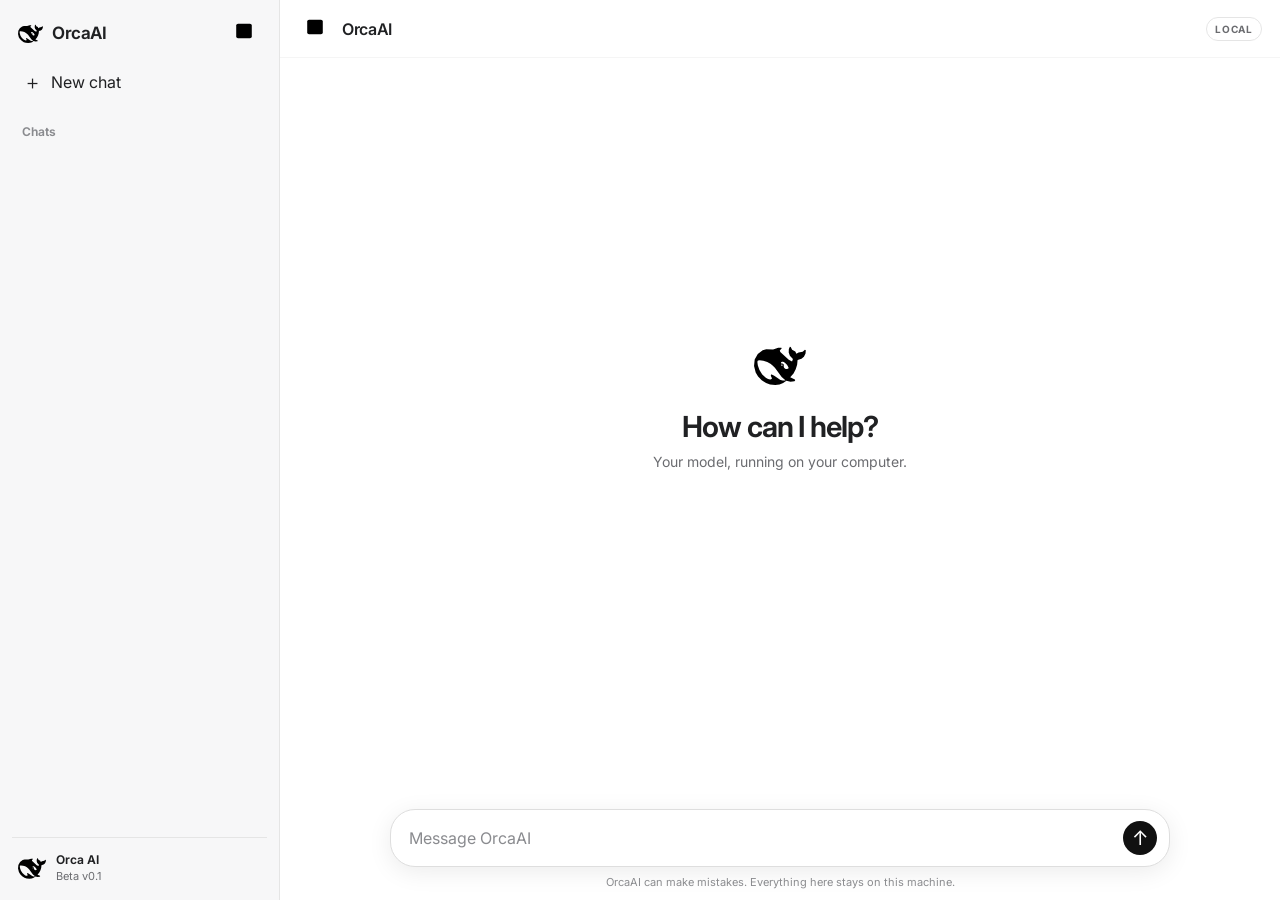
==== templates/index.html @ 85dfdd1e "Add desktop sidebar toggle controls" ====
<!doctype html>
<html lang="en">
<head>
  <meta charset="utf-8">
  <meta name="viewport" content="width=device-width, initial-scale=1">
  <title>OrcaAI</title>
  <link rel="icon" type="image/svg+xml" href="/static/favicon.svg?v=orca2">
  <link rel="preconnect" href="https://fonts.googleapis.com">
  <link rel="preconnect" href="https://fonts.gstatic.com" crossorigin>
  <link href="https://fonts.googleapis.com/css2?family=Inter:wght@400;500;600;650;700&display=swap" rel="stylesheet">
  <link rel="stylesheet" href="/static/app.css">
</head>
<body>
  <div class="app-shell">
    <aside class="sidebar" id="sidebar">
      <div class="sidebar-top">
        <div class="brand"><img class="brand-logo" src="/static/favicon.svg?v=orca2" alt=""><span>OrcaAI</span></div>
        <button class="icon-btn sidebar-toggle" id="toggleSidebar" title="Toggle sidebar" aria-label="Toggle sidebar">
          <svg viewBox="0 0 24 24" aria-hidden="true"><rect x="3.5" y="4" width="17" height="16" rx="2"/><path d="M9 4v16"/></svg>
        </button>
        <button class="icon-btn mobile-close" id="closeSidebar" title="Close sidebar">×</button>
      </div>

      <button class="new-chat-btn" id="newChat">
        <span class="plus">＋</span>
        <span>New chat</span>
      </button>

      <div class="chat-section-label">Chats</div>
      <div class="chat-list" id="chatList"></div>

      <div class="sidebar-footer">
        <div class="product-footer">
          <img class="footer-logo" src="/static/favicon.svg?v=orca2" alt="">
          <div>
            <div class="status-title">Orca AI</div>
            <div class="status-sub">Beta v0.1</div>
          </div>
        </div>
      </div>
    </aside>

    <main class="main">
      <header class="topbar">
        <button class="icon-btn menu-btn" id="openSidebar" title="Open sidebar">☰</button>
        <button class="icon-btn desktop-sidebar-open" id="desktopSidebarOpen" title="Toggle sidebar" aria-label="Toggle sidebar">
          <svg viewBox="0 0 24 24" aria-hidden="true"><rect x="3.5" y="4" width="17" height="16" rx="2"/><path d="M9 4v16"/></svg>
        </button>
        <div class="model-name">OrcaAI</div>
        <div class="local-pill">LOCAL</div>
      </header>

      <section class="conversation" id="conversation">
        <div class="welcome" id="welcome">
          <div class="welcome-logo"><img src="/static/favicon.svg?v=orca2" alt="OrcaAI"></div>
          <h1>How can I help?</h1>
          <p>Your model, running on your computer.</p>
        </div>
        <div class="messages" id="messages"></div>
      </section>

      <div class="composer-wrap">
        <form class="composer" id="composer">
          <textarea id="messageInput" rows="1" placeholder="Message OrcaAI" autocomplete="off"></textarea>
          <button class="send-btn" id="sendBtn" type="submit" title="Send">↑</button>
        </form>
        <div class="composer-meta">
          OrcaAI can make mistakes. Everything here stays on this machine.
        </div>
      </div>
    </main>
  </div>

  <div class="modal-backdrop" id="renameModal" hidden>
    <div class="modal-card" role="dialog" aria-modal="true" aria-labelledby="renameTitle">
      <div class="modal-title" id="renameTitle">Rename chat</div>
      <div class="modal-subtitle">Choose a new name for this conversation.</div>
      <input class="modal-input" id="renameInput" maxlength="60" autocomplete="off" placeholder="Chat name">
      <div class="modal-actions">
        <button class="modal-btn secondary" id="renameCancel" type="button">Cancel</button>
        <button class="modal-btn primary" id="renameSave" type="button">Save</button>
      </div>
    </div>
  </div>

  <div class="modal-backdrop" id="deleteModal" hidden>
    <div class="modal-card" role="dialog" aria-modal="true" aria-labelledby="deleteTitle">
      <div class="modal-title" id="deleteTitle">Delete chat?</div>
      <div class="modal-subtitle">This will permanently delete this conversation.</div>
      <div class="modal-actions">
        <button class="modal-btn secondary" id="deleteCancel" type="button">Cancel</button>
        <button class="modal-btn danger" id="deleteConfirm" type="button">Delete</button>
      </div>
    </div>
  </div>

  <script src="/static/app.js"></script>
</body>
</html>
---- static/app.css ----
:root {
  --bg: #ffffff;
  --sidebar: #f7f7f8;
  --sidebar-hover: #ececef;
  --border: #e5e5e5;
  --text: #202123;
  --muted: #6b6c70;
  --user: #f4f4f4;
  --ease: cubic-bezier(.2,.8,.2,1);
}

* { box-sizing: border-box; }

html, body {
  margin: 0;
  height: 100%;
  font-family: Inter, ui-sans-serif, -apple-system, BlinkMacSystemFont, "Segoe UI", sans-serif;
  color: var(--text);
  background: var(--bg);
  -webkit-font-smoothing: antialiased;
  text-rendering: optimizeLegibility;
}

button, textarea { font: inherit; }
button { color: inherit; }

.app-shell { display: flex; height: 100vh; overflow: hidden; }

.sidebar {
  width: 280px;
  flex: 0 0 280px;
  background: var(--sidebar);
  border-right: 1px solid var(--border);
  display: flex;
  flex-direction: column;
  padding: 12px;
  transition: transform .28s var(--ease), box-shadow .28s var(--ease);
}

.sidebar-top {
  display: flex;
  align-items: center;
  justify-content: space-between;
  min-height: 42px;
  padding: 4px 6px 12px;
}

.brand { font-size: 17px; font-weight: 650; letter-spacing: -0.025em; }

.icon-btn {
  border: 0;
  background: transparent;
  border-radius: 9px;
  cursor: pointer;
  width: 34px;
  height: 34px;
  transition: background .18s var(--ease), transform .18s var(--ease);
}
.icon-btn:hover { background: var(--sidebar-hover); }
.icon-btn:active { transform: scale(.94); }

.mobile-close { display: none; font-size: 22px; }

.new-chat-btn {
  border: 0;
  background: transparent;
  border-radius: 10px;
  padding: 10px 11px;
  display: flex;
  align-items: center;
  gap: 9px;
  cursor: pointer;
  text-align: left;
  transition: background .18s var(--ease), transform .18s var(--ease);
}
.new-chat-btn:hover { background: var(--sidebar-hover); }
.new-chat-btn:active { transform: scale(.985); }

.plus { font-size: 19px; line-height: 1; }

.chat-section-label {
  margin: 22px 10px 8px;
  font-size: 12px;
  font-weight: 650;
  color: #8a8b8f;
}

.chat-list { flex: 1; overflow-y: auto; min-height: 0; }

.empty-chats {
  color: #929398;
  font-size: 13px;
  padding: 10px;
}

.chat-item {
  display: flex;
  align-items: center;
  gap: 6px;
  padding: 2px;
  border-radius: 9px;
  margin-bottom: 2px;
  transition: background .16s var(--ease);
}
.chat-item.active, .chat-item:hover { background: var(--sidebar-hover); }

.chat-open {
  flex: 1;
  min-width: 0;
  border: 0;
  background: transparent;
  text-align: left;
  padding: 8px;
  cursor: pointer;
  white-space: nowrap;
  overflow: hidden;
  text-overflow: ellipsis;
  font-size: 14px;
}

.chat-delete {
  opacity: 0;
  width: 28px;
  height: 28px;
  border: 0;
  background: transparent;
  border-radius: 7px;
  cursor: pointer;
  color: var(--muted);
}
.chat-item:hover .chat-delete { opacity: 1; }
.chat-delete:hover { background: #dedee2; color: #111; }

.sidebar-footer { border-top: 1px solid var(--border); padding: 12px 6px 3px; }
.status-row { display: flex; gap: 10px; align-items: center; }

.status-dot {
  width: 8px;
  height: 8px;
  border-radius: 50%;
  background: #aaa;
  box-shadow: 0 0 0 3px rgba(0,0,0,.04);
}
.status-dot.ready { background: #1f9d55; }
.status-dot.bad { background: #d14343; }

.status-title { font-size: 12px; font-weight: 650; }
.status-sub { font-size: 11px; color: var(--muted); margin-top: 2px; }

.main {
  flex: 1;
  min-width: 0;
  position: relative;
  display: flex;
  flex-direction: column;
  height: 100vh;
}

.topbar {
  height: 58px;
  flex: 0 0 58px;
  display: flex;
  align-items: center;
  gap: 10px;
  padding: 0 18px;
  border-bottom: 1px solid rgba(0,0,0,.04);
  background: rgba(255,255,255,.92);
  backdrop-filter: blur(14px);
  z-index: 5;
}

.model-name { font-size: 16px; font-weight: 600; letter-spacing: -0.02em; }

.local-pill {
  margin-left: auto;
  border: 1px solid var(--border);
  border-radius: 999px;
  color: var(--muted);
  font-size: 10px;
  font-weight: 700;
  letter-spacing: .08em;
  padding: 5px 8px;
}

.menu-btn { display: none; }

.conversation {
  flex: 1;
  overflow-y: auto;
  padding: 26px 18px 170px;
  scroll-behavior: smooth;
}

.welcome {
  min-height: calc(100vh - 260px);
  display: grid;
  place-items: center;
  align-content: center;
  text-align: center;
  animation: welcomeIn .45s var(--ease) both;
}

.welcome-logo {
  display: grid;
  place-items: center;
  width: 52px;
  height: 52px;
  margin-bottom: 18px;
  animation: logoFloat 4s ease-in-out infinite;
}

.welcome-logo img {
  width: 52px;
  height: 52px;
  display: block;
}

.welcome h1 {
  margin: 0;
  font-size: 29px;
  letter-spacing: -0.035em;
  font-weight: 650;
}

.welcome p { margin: 9px 0 0; color: var(--muted); font-size: 14px; }

.messages { width: min(760px, 100%); margin: 0 auto; }

.message {
  display: flex;
  margin: 22px 0;
  animation: messageIn .28s var(--ease) both;
}
.message.user { justify-content: flex-end; }

.message-content { max-width: min(680px, 88%); }
.message.user .message-content { display: flex; justify-content: flex-end; }

.bubble {
  max-width: 100%;
  font-size: 15px;
  line-height: 1.58;
  white-space: pre-wrap;
  overflow-wrap: anywhere;
}

.message.user .bubble {
  background: var(--user);
  border-radius: 18px;
  padding: 10px 15px;
}

.message.assistant .bubble { padding: 6px 2px; }

.response-actions {
  display: flex;
  align-items: center;
  gap: 2px;
  margin-top: 4px;
  min-height: 32px;
}

.response-action {
  width: 30px;
  height: 30px;
  border: 0;
  border-radius: 8px;
  background: transparent;
  color: #777a7f;
  display: grid;
  place-items: center;
  cursor: pointer;
  transition: background .16s var(--ease), color .16s var(--ease), transform .16s var(--ease);
}

.response-action:hover { background: #f1f1f1; color: #202123; }
.response-action:active { transform: scale(.9); }
.response-action.selected { background: #ececec; color: #111; }

.response-action svg {
  display: block;
  width: 18px;
  height: 18px;
  fill: none;
  stroke: currentColor;
  stroke-width: 1.7;
  stroke-linecap: round;
  stroke-linejoin: round;
  pointer-events: none;
}

.thinking {
  color: var(--muted);
  display: inline-flex;
  align-items: center;
  gap: 5px;
  padding-top: 7px;
}

.thinking span {
  width: 6px;
  height: 6px;
  background: #999;
  border-radius: 50%;
  animation: blink 1.05s infinite ease-in-out;
}

.thinking span:nth-child(2) { animation-delay: .14s; }
.thinking span:nth-child(3) { animation-delay: .28s; }

@keyframes blink {
  0%, 80%, 100% { opacity: .25; transform: translateY(0) scale(.9); }
  40% { opacity: 1; transform: translateY(-3px) scale(1); }
}

@keyframes messageIn {
  from { opacity: 0; transform: translateY(8px); }
  to { opacity: 1; transform: translateY(0); }
}

@keyframes welcomeIn {
  from { opacity: 0; transform: translateY(8px) scale(.99); }
  to { opacity: 1; transform: translateY(0) scale(1); }
}

@keyframes logoFloat {
  0%, 100% { transform: translateY(0); }
  50% { transform: translateY(-4px); }
}

.composer-wrap {
  position: absolute;
  bottom: 0;
  left: 0;
  right: 0;
  padding: 18px 18px 11px;
  background: linear-gradient(to top, #fff 76%, rgba(255,255,255,0));
}

.composer {
  width: min(780px, 100%);
  margin: 0 auto;
  background: #fff;
  border: 1px solid #dedede;
  box-shadow: 0 5px 24px rgba(0,0,0,.08);
  border-radius: 25px;
  padding: 11px 12px 11px 18px;
  display: flex;
  align-items: flex-end;
  gap: 10px;
  transition: border-color .2s var(--ease), box-shadow .2s var(--ease), transform .2s var(--ease);
}

.composer:focus-within {
  border-color: #c8c8c8;
  box-shadow: 0 8px 30px rgba(0,0,0,.105);
  transform: translateY(-1px);
}

textarea {
  flex: 1;
  border: 0;
  outline: 0;
  resize: none;
  max-height: 180px;
  line-height: 1.45;
  padding: 5px 0;
  color: var(--text);
  background: transparent;
}

textarea::placeholder { color: #8a8b8f; }

.send-btn {
  border: 0;
  background: #111;
  color: #fff;
  width: 34px;
  height: 34px;
  border-radius: 50%;
  cursor: pointer;
  font-size: 20px;
  line-height: 1;
  flex: 0 0 34px;
  transition: transform .18s var(--ease), background .18s var(--ease);
}

.send-btn:hover:not(:disabled) { transform: translateY(-1px) scale(1.04); }
.send-btn:active:not(:disabled) { transform: scale(.92); }
.send-btn:disabled { background: #d5d5d5; cursor: default; }

.composer-meta {
  text-align: center;
  font-size: 11px;
  color: #8b8c8f;
  margin-top: 8px;
}

@media (prefers-reduced-motion: reduce) {
  *, *::before, *::after {
    animation-duration: .01ms !important;
    animation-iteration-count: 1 !important;
    transition-duration: .01ms !important;
    scroll-behavior: auto !important;
  }
}

@media (max-width: 760px) {
  .sidebar {
    position: fixed;
    z-index: 20;
    left: 0;
    top: 0;
    bottom: 0;
    transform: translateX(-100%);
    transition: transform .28s var(--ease);
    box-shadow: 10px 0 30px rgba(0,0,0,.12);
  }

  .sidebar.open { transform: translateX(0); }
  .mobile-close, .menu-btn { display: inline-grid; place-items: center; }

  .conversation { padding-left: 12px; padding-right: 12px; }
  .composer-wrap { padding-left: 10px; padding-right: 10px; }
  .message-content { max-width: 92%; }
}


.lab-link {
  margin: 8px 2px 10px;
  padding: 10px 11px;
  border-radius: 10px;
  display: flex;
  align-items: center;
  gap: 9px;
  color: var(--text);
  text-decoration: none;
  font-size: 14px;
  transition: background .18s var(--ease), transform .18s var(--ease);
}

.lab-link:hover { background: var(--sidebar-hover); }
.lab-link:active { transform: scale(.985); }
.lab-link span:first-child { color: #777a7f; font-size: 16px; }


/* Smooth thinking + answer reveal */
.thinking-row {
  margin-top: 18px;
  margin-bottom: 18px;
  transition: opacity .18s var(--ease), transform .18s var(--ease);
}

.thinking-row.thinking-exit {
  opacity: 0;
  transform: translateY(-4px);
}

.thinking-label {
  min-height: 30px;
  display: inline-flex;
  align-items: center;
  gap: 8px;
  color: #6f7278;
  font-size: 14px;
  user-select: none;
}

.thinking-orb {
  width: 13px;
  height: 13px;
  border: 2px solid #b9bcc2;
  border-top-color: #202123;
  border-radius: 50%;
  animation: thinkingSpin .8s linear infinite;
}

.thinking-text {
  background: linear-gradient(90deg, #7c7f85 0%, #202123 45%, #7c7f85 100%);
  background-size: 220% 100%;
  -webkit-background-clip: text;
  background-clip: text;
  color: transparent;
  animation: thinkingShimmer 1.6s ease-in-out infinite;
}

.thinking-dots {
  display: inline-flex;
  gap: 3px;
  align-items: center;
  margin-left: -3px;
}

.thinking-dots i {
  display: block;
  width: 3px;
  height: 3px;
  border-radius: 50%;
  background: #8d9096;
  animation: thinkingDot 1.1s ease-in-out infinite;
}

.thinking-dots i:nth-child(2) { animation-delay: .14s; }
.thinking-dots i:nth-child(3) { animation-delay: .28s; }

.answer-reveal {
  animation: answerReveal .34s var(--ease) both;
}

.streaming-bubble::after {
  content: "";
  display: inline-block;
  width: 2px;
  height: 1.05em;
  margin-left: 2px;
  vertical-align: -2px;
  border-radius: 99px;
  background: #777a7f;
  animation: caretBlink .75s steps(1) infinite;
}

.answer-reveal .response-actions {
  animation: actionsReveal .24s var(--ease) both;
}

@keyframes thinkingSpin {
  to { transform: rotate(360deg); }
}

@keyframes thinkingShimmer {
  0% { background-position: 120% 0; }
  100% { background-position: -120% 0; }
}

@keyframes thinkingDot {
  0%, 70%, 100% { opacity: .22; transform: translateY(0); }
  35% { opacity: .9; transform: translateY(-2px); }
}

@keyframes answerReveal {
  from { opacity: 0; transform: translateY(5px); filter: blur(2px); }
  to { opacity: 1; transform: translateY(0); filter: blur(0); }
}

@keyframes caretBlink {
  0%, 49% { opacity: 1; }
  50%, 100% { opacity: 0; }
}

@keyframes actionsReveal {
  from { opacity: 0; transform: translateY(3px); }
  to { opacity: 1; transform: translateY(0); }
}


/* Thinking polish: text-only state, subtler generation caret */
.thinking-label {
  gap: 5px;
}

.thinking-orb {
  display: none !important;
}

.streaming-bubble::after {
  width: 1px;
  height: .78em;
  margin-left: 5px;
  vertical-align: -1px;
}


.assistant-avatar {
  width: 24px;
  height: 24px;
  object-fit: contain;
  flex: 0 0 24px;
  margin: 7px 10px 0 0;
}

.message.assistant {
  align-items: flex-start;
}

.thinking-row .assistant-avatar {
  margin-top: 3px;
}


/* OrcaAI sidebar branding + chat rename */
.brand {
  display: flex;
  align-items: center;
  gap: 9px;
}
.brand-logo {
  width: 25px;
  height: 25px;
  object-fit: contain;
}
.product-footer {
  display: flex;
  gap: 10px;
  align-items: center;
  padding: 2px 0;
}
.footer-logo {
  width: 28px;
  height: 28px;
  object-fit: contain;
}
.chat-item { gap: 2px; }
.chat-edit,
.chat-delete {
  opacity: 0;
  flex: 0 0 28px;
  width: 28px;
  height: 28px;
  border: 0;
  background: transparent;
  border-radius: 7px;
  cursor: pointer;
  color: var(--muted);
  display: grid;
  place-items: center;
  transition: opacity .15s var(--ease), background .15s var(--ease), color .15s var(--ease);
}
.chat-item:hover .chat-edit,
.chat-item:hover .chat-delete { opacity: 1; }
.chat-edit:hover,
.chat-delete:hover { background: #dedee2; color: #111; }
.chat-edit svg {
  width: 15px;
  height: 15px;
  fill: none;
  stroke: currentColor;
  stroke-width: 1.8;
  stroke-linecap: round;
  stroke-linejoin: round;
}
.modal-backdrop {
  position: fixed;
  inset: 0;
  z-index: 100;
  background: rgba(0,0,0,.28);
  backdrop-filter: blur(2px);
  display: grid;
  place-items: center;
  padding: 20px;
}
.modal-backdrop[hidden] { display: none; }
.modal-card {
  width: min(420px, 100%);
  background: #fff;
  border: 1px solid #e3e3e3;
  border-radius: 18px;
  box-shadow: 0 20px 60px rgba(0,0,0,.16);
  padding: 22px;
  animation: modalIn .18s var(--ease) both;
}
.modal-title {
  font-size: 18px;
  font-weight: 650;
  letter-spacing: -.02em;
}
.modal-subtitle {
  margin-top: 6px;
  font-size: 13px;
  color: var(--muted);
}
.modal-input {
  width: 100%;
  margin-top: 18px;
  border: 1px solid #d8d8d8;
  border-radius: 10px;
  outline: 0;
  padding: 11px 12px;
  font: inherit;
}
.modal-input:focus {
  border-color: #a9a9a9;
  box-shadow: 0 0 0 3px rgba(0,0,0,.05);
}
.modal-actions {
  margin-top: 18px;
  display: flex;
  justify-content: flex-end;
  gap: 8px;
}
.modal-btn {
  border-radius: 9px;
  padding: 8px 14px;
  cursor: pointer;
  border: 1px solid #dedede;
  font-weight: 550;
}
.modal-btn.secondary { background: #fff; }
.modal-btn.primary { background: #111; border-color: #111; color: #fff; }
@keyframes modalIn {
  from { opacity: 0; transform: translateY(6px) scale(.985); }
  to { opacity: 1; transform: translateY(0) scale(1); }
}


/* Safer chat deletion */
.chat-delete {
  color: #c43a3a;
}
.chat-delete:hover {
  background: #fdecec;
  color: #a61f1f;
}
.chat-delete svg {
  width: 15px;
  height: 15px;
  fill: none;
  stroke: currentColor;
  stroke-width: 1.8;
  stroke-linecap: round;
  stroke-linejoin: round;
}
.modal-btn.danger {
  background: #c93434;
  border-color: #c93434;
  color: #fff;
}
.modal-btn.danger:hover {
  background: #b72b2b;
  border-color: #b72b2b;
}
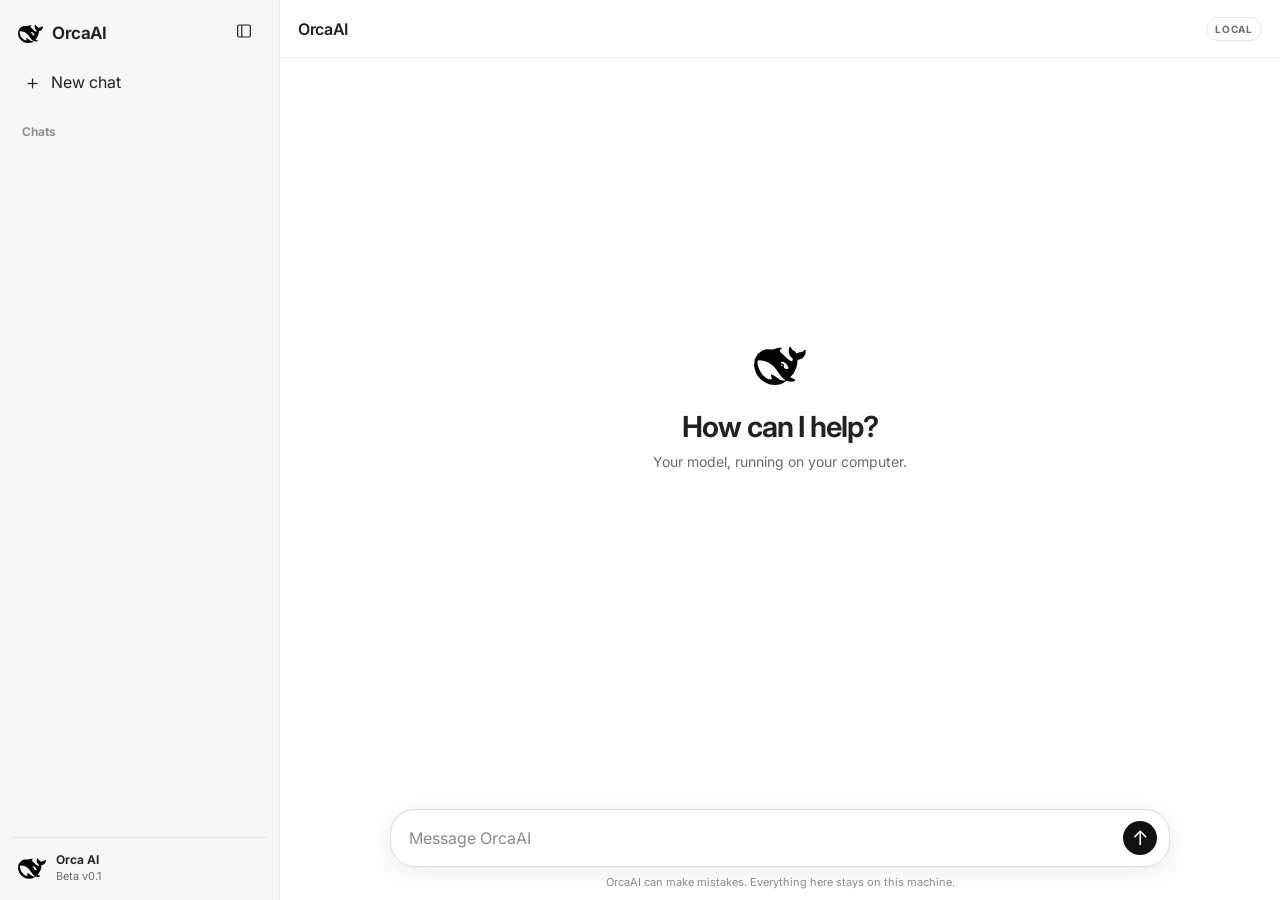
==== commit 5a9faaa5: "Limit renamed chat titles to 15 characters" ====
--- a/templates/index.html
+++ b/templates/index.html
@@ -75,7 +75,7 @@
     <div class="modal-card" role="dialog" aria-modal="true" aria-labelledby="renameTitle">
       <div class="modal-title" id="renameTitle">Rename chat</div>
       <div class="modal-subtitle">Choose a new name for this conversation.</div>
-      <input class="modal-input" id="renameInput" maxlength="60" autocomplete="off" placeholder="Chat name">
+      <input class="modal-input" id="renameInput" maxlength="15" autocomplete="off" placeholder="Chat name">
       <div class="modal-actions">
         <button class="modal-btn secondary" id="renameCancel" type="button">Cancel</button>
         <button class="modal-btn primary" id="renameSave" type="button">Save</button>
--- a/static/app.css
+++ b/static/app.css
@@ -728,3 +728,43 @@
   background: #b72b2b;
   border-color: #b72b2b;
 }
+
+
+/* Desktop sidebar toggle */
+.sidebar-toggle svg,
+.desktop-sidebar-open svg {
+  width: 18px;
+  height: 18px;
+  fill: none;
+  stroke: currentColor;
+  stroke-width: 1.6;
+}
+.desktop-sidebar-open {
+  display: none;
+  place-items: center;
+}
+body.sidebar-collapsed .sidebar {
+  width: 0;
+  flex-basis: 0;
+  padding-left: 0;
+  padding-right: 0;
+  border-right: 0;
+  overflow: hidden;
+  transform: translateX(-100%);
+}
+body.sidebar-collapsed .desktop-sidebar-open {
+  display: inline-grid;
+}
+body.sidebar-collapsed .main {
+  width: 100%;
+}
+@media (max-width: 760px) {
+  .sidebar-toggle { display: none; }
+  body.sidebar-collapsed .sidebar {
+    width: 280px;
+    flex-basis: 280px;
+    padding: 12px;
+    border-right: 1px solid var(--border);
+  }
+  body.sidebar-collapsed .desktop-sidebar-open { display: none; }
+}
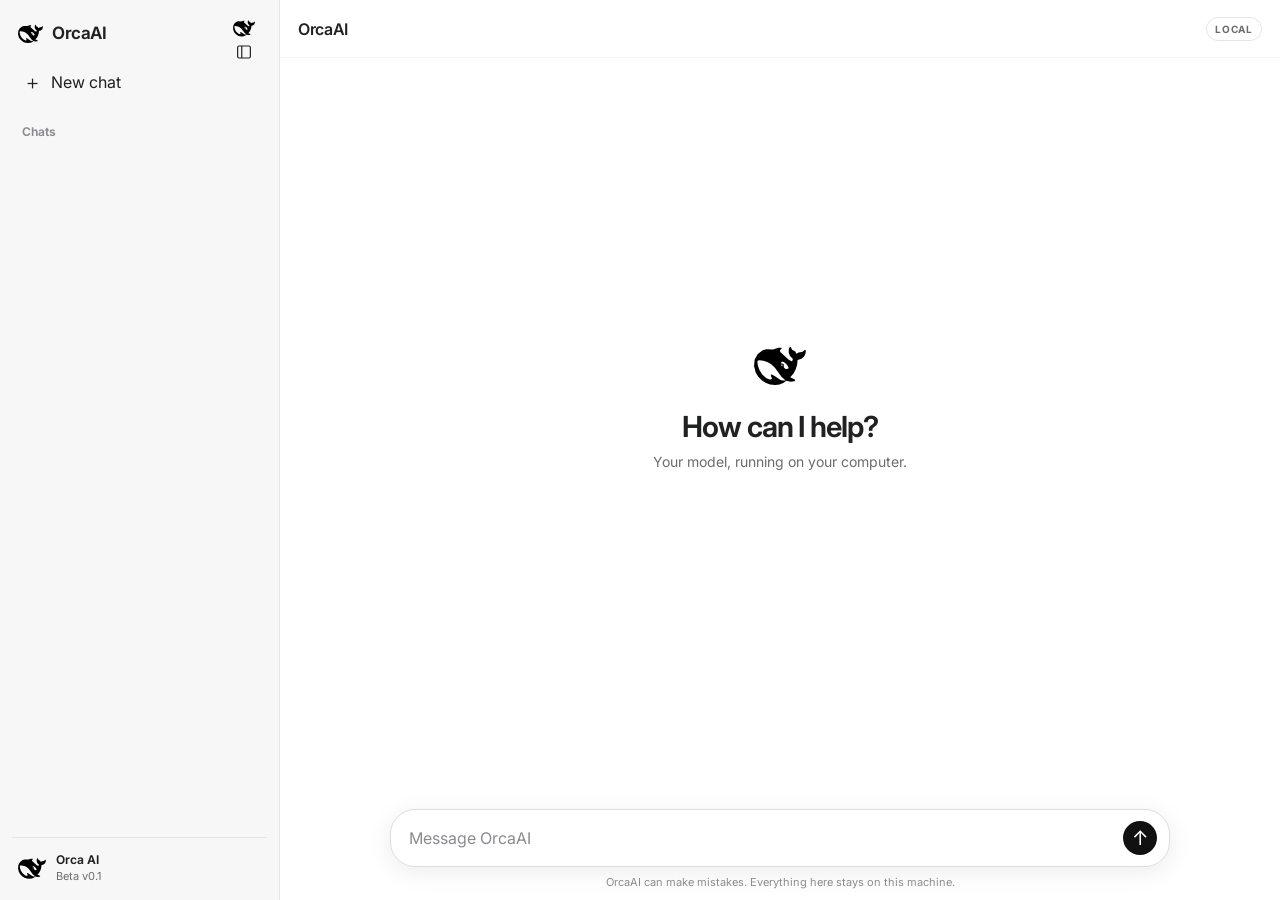
==== commit 608e710a: "Show Orca logo on collapsed sidebar toggle" ====
--- a/templates/index.html
+++ b/templates/index.html
@@ -16,7 +16,8 @@
       <div class="sidebar-top">
         <div class="brand"><img class="brand-logo" src="/static/favicon.svg?v=orca2" alt=""><span>OrcaAI</span></div>
         <button class="icon-btn sidebar-toggle" id="toggleSidebar" title="Toggle sidebar" aria-label="Toggle sidebar">
-          <svg viewBox="0 0 24 24" aria-hidden="true"><rect x="3.5" y="4" width="17" height="16" rx="2"/><path d="M9 4v16"/></svg>
+          <img class="sidebar-toggle-logo" src="/static/favicon.svg?v=orca2" alt="">
+          <svg class="sidebar-toggle-icon" viewBox="0 0 24 24" aria-hidden="true"><rect x="3.5" y="4" width="17" height="16" rx="2"/><path d="M9 4v16"/></svg>
         </button>
         <button class="icon-btn mobile-close" id="closeSidebar" title="Close sidebar">×</button>
       </div>
--- a/static/app.css
+++ b/static/app.css
@@ -768,3 +768,108 @@
   }
   body.sidebar-collapsed .desktop-sidebar-open { display: none; }
 }
+
+
+/* ChatGPT-like collapsed sidebar rail */
+.sidebar {
+  transition:
+    width .28s var(--ease),
+    flex-basis .28s var(--ease),
+    padding .28s var(--ease),
+    transform .28s var(--ease),
+    box-shadow .28s var(--ease);
+}
+
+body.sidebar-collapsed .sidebar {
+  width: 52px;
+  flex-basis: 52px;
+  padding: 8px 6px;
+  border-right: 1px solid var(--border);
+  transform: translateX(0);
+  overflow: hidden;
+}
+
+body.sidebar-collapsed .sidebar-top {
+  padding: 0;
+  min-height: 40px;
+  justify-content: center;
+}
+
+body.sidebar-collapsed .brand,
+body.sidebar-collapsed .chat-section-label,
+body.sidebar-collapsed .chat-list,
+body.sidebar-collapsed .sidebar-footer {
+  display: none;
+}
+
+body.sidebar-collapsed .sidebar-toggle {
+  display: grid;
+  place-items: center;
+  margin: 0 auto;
+}
+
+body.sidebar-collapsed .new-chat-btn {
+  width: 40px;
+  height: 40px;
+  margin: 8px auto 0;
+  padding: 0;
+  justify-content: center;
+  border-radius: 10px;
+}
+
+body.sidebar-collapsed .new-chat-btn span:last-child {
+  display: none;
+}
+
+body.sidebar-collapsed .new-chat-btn .plus {
+  font-size: 22px;
+  line-height: 1;
+}
+
+body.sidebar-collapsed .desktop-sidebar-open {
+  display: none;
+}
+
+body.sidebar-animating .sidebar > * {
+  transition: opacity .18s var(--ease), transform .18s var(--ease);
+}
+
+@media (min-width: 761px) {
+  body.sidebar-collapsed .main {
+    width: calc(100% - 52px);
+  }
+}
+
+@media (max-width: 760px) {
+  body.sidebar-collapsed .sidebar {
+    width: 280px;
+    flex-basis: 280px;
+    padding: 12px;
+    transform: translateX(-100%);
+  }
+
+  body.sidebar-collapsed .brand,
+  body.sidebar-collapsed .chat-section-label,
+  body.sidebar-collapsed .chat-list,
+  body.sidebar-collapsed .sidebar-footer {
+    display: initial;
+  }
+
+  body.sidebar-collapsed .new-chat-btn {
+    width: auto;
+    height: auto;
+    margin: 0;
+    padding: 10px 11px;
+    justify-content: flex-start;
+  }
+
+  body.sidebar-collapsed .new-chat-btn span:last-child {
+    display: inline;
+  }
+}
+
+/* Speaker icon should keep normal proportions */
+.response-action[aria-label="Read aloud"] svg {
+  width: 17px;
+  height: 17px;
+}
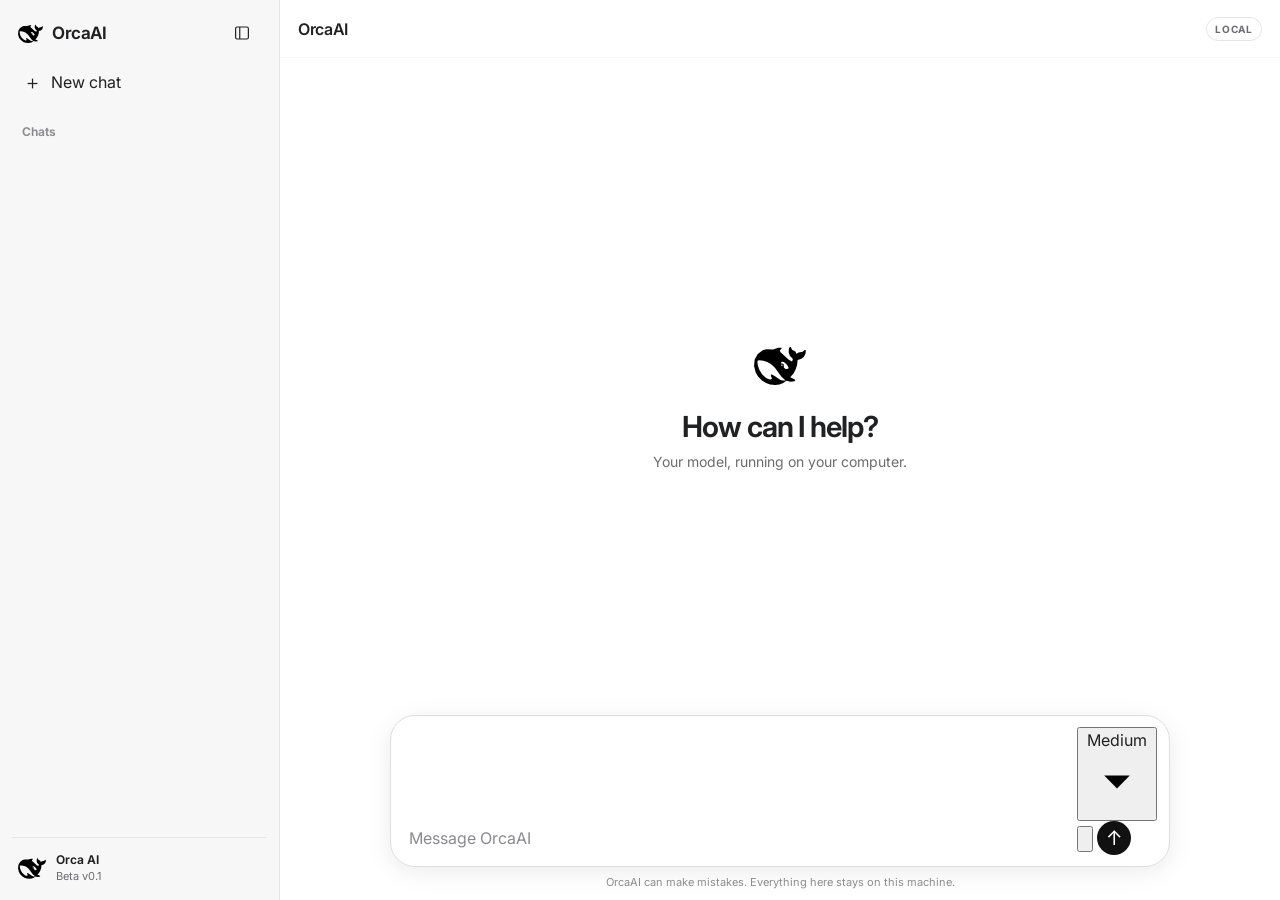
==== commit af08bdae: "Add thinking effort and local voice controls to composer" ====
--- a/templates/index.html
+++ b/templates/index.html
@@ -63,7 +63,55 @@
       <div class="composer-wrap">
         <form class="composer" id="composer">
           <textarea id="messageInput" rows="1" placeholder="Message OrcaAI" autocomplete="off"></textarea>
-          <button class="send-btn" id="sendBtn" type="submit" title="Send">↑</button>
+
+          <div class="composer-controls">
+            <div class="composer-left">
+              <div class="effort-picker" id="effortPicker" data-effort="medium">
+                <button class="effort-button" id="effortButton" type="button" aria-expanded="false">
+                  <span id="effortLabel">Medium</span>
+                  <svg viewBox="0 0 20 20" aria-hidden="true"><path d="m6 8 4 4 4-4"/></svg>
+                </button>
+
+                <div class="effort-popover" id="effortPopover" hidden>
+                  <div class="effort-title">Thinking effort</div>
+                  <div class="effort-options" role="radiogroup" aria-label="Thinking effort">
+                    <button type="button" data-effort-option="instant">Instant</button>
+                    <button type="button" data-effort-option="medium">Medium</button>
+                    <button type="button" data-effort-option="high">High</button>
+                  </div>
+                  <div class="effort-track" aria-hidden="true">
+                    <div class="effort-fill"></div>
+                    <div class="effort-thumb"></div>
+                    <span class="effort-dot effort-dot-0"></span>
+                    <span class="effort-dot effort-dot-1"></span>
+                    <span class="effort-dot effort-dot-2"></span>
+                  </div>
+                  <div class="effort-hint" id="effortHint">Balanced speed and quality</div>
+                </div>
+              </div>
+            </div>
+
+            <div class="composer-right">
+              <button class="mic-btn" id="micBtn" type="button" title="Voice input" aria-label="Voice input">
+                <svg class="mic-icon" viewBox="0 0 24 24" aria-hidden="true">
+                  <rect x="9" y="3" width="6" height="12" rx="3"/>
+                  <path d="M5.5 11.5a6.5 6.5 0 0 0 13 0M12 18v3M9 21h6"/>
+                </svg>
+              </button>
+              <button class="send-btn" id="sendBtn" type="submit" title="Send">↑</button>
+            </div>
+          </div>
+
+          <div class="voice-panel" id="voicePanel" hidden>
+            <button class="voice-cancel" id="voiceCancel" type="button" title="Cancel recording" aria-label="Cancel recording">×</button>
+            <div class="voice-wave" id="voiceWave" aria-label="Microphone level">
+              <span></span><span></span><span></span><span></span><span></span><span></span><span></span><span></span><span></span><span></span><span></span><span></span><span></span><span></span><span></span><span></span><span></span><span></span><span></span><span></span>
+            </div>
+            <button class="voice-stop" id="voiceStop" type="button" title="Stop and transcribe" aria-label="Stop and transcribe">
+              <span></span>
+            </button>
+            <button class="voice-save" id="voiceSave" type="button" title="Use voice input" aria-label="Use voice input">↑</button>
+          </div>
         </form>
         <div class="composer-meta">
           OrcaAI can make mistakes. Everything here stays on this machine.
--- a/static/app.css
+++ b/static/app.css
@@ -873,3 +873,42 @@
   width: 17px;
   height: 17px;
 }
+
+
+/* Collapsed rail: logo by default, sidebar glyph on hover */
+.sidebar-toggle-logo {
+  display: none;
+  width: 24px;
+  height: 24px;
+  object-fit: contain;
+}
+
+.sidebar-toggle-icon {
+  display: block;
+}
+
+body.sidebar-collapsed .sidebar-toggle-logo {
+  display: block;
+}
+
+body.sidebar-collapsed .sidebar-toggle-icon {
+  display: none;
+}
+
+body.sidebar-collapsed .sidebar-toggle:hover .sidebar-toggle-logo,
+body.sidebar-collapsed .sidebar-toggle:focus-visible .sidebar-toggle-logo {
+  display: none;
+}
+
+body.sidebar-collapsed .sidebar-toggle:hover .sidebar-toggle-icon,
+body.sidebar-collapsed .sidebar-toggle:focus-visible .sidebar-toggle-icon {
+  display: block;
+}
+
+body.sidebar-collapsed .sidebar-toggle {
+  transition: background .16s var(--ease), transform .16s var(--ease);
+}
+
+body.sidebar-collapsed .sidebar-toggle:hover {
+  background: var(--sidebar-hover);
+}
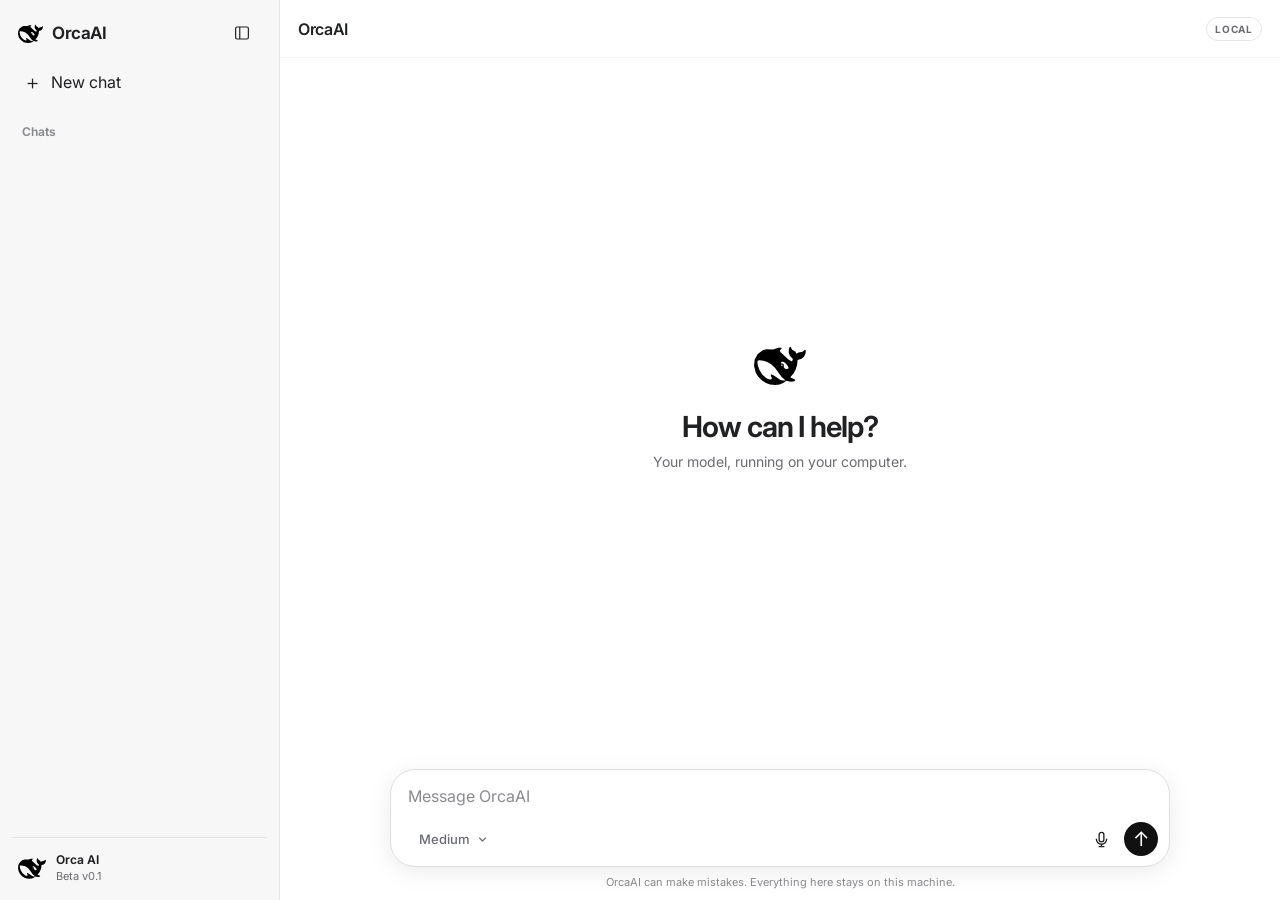
==== commit 6a391092: "Make thinking effort a draggable slider UI" ====
--- a/templates/index.html
+++ b/templates/index.html
@@ -73,20 +73,15 @@
                 </button>
 
                 <div class="effort-popover" id="effortPopover" hidden>
-                  <div class="effort-title">Thinking effort</div>
-                  <div class="effort-options" role="radiogroup" aria-label="Thinking effort">
-                    <button type="button" data-effort-option="instant">Instant</button>
-                    <button type="button" data-effort-option="medium">Medium</button>
-                    <button type="button" data-effort-option="high">High</button>
-                  </div>
-                  <div class="effort-track" aria-hidden="true">
+                  <div class="effort-current" id="effortCurrent">Instant</div>
+                  <div class="effort-track" id="effortTrack" role="slider" tabindex="0"
+                       aria-label="Thinking effort" aria-valuemin="0" aria-valuemax="2" aria-valuenow="0">
                     <div class="effort-fill"></div>
                     <div class="effort-thumb"></div>
                     <span class="effort-dot effort-dot-0"></span>
                     <span class="effort-dot effort-dot-1"></span>
                     <span class="effort-dot effort-dot-2"></span>
                   </div>
-                  <div class="effort-hint" id="effortHint">Balanced speed and quality</div>
                 </div>
               </div>
             </div>
--- a/static/app.css
+++ b/static/app.css
@@ -912,3 +912,398 @@
 body.sidebar-collapsed .sidebar-toggle:hover {
   background: var(--sidebar-hover);
 }
+
+
+/* Composer thinking effort + local voice input */
+.composer {
+  position: relative;
+  flex-direction: column;
+  align-items: stretch;
+  gap: 7px;
+  padding: 10px 11px 9px 16px;
+}
+
+.composer textarea {
+  width: 100%;
+  min-height: 34px;
+  padding: 5px 3px 2px 1px;
+}
+
+.composer-controls {
+  min-height: 36px;
+  display: flex;
+  align-items: center;
+  justify-content: space-between;
+  gap: 10px;
+}
+
+.composer-left,
+.composer-right {
+  display: flex;
+  align-items: center;
+  gap: 6px;
+}
+
+.effort-picker {
+  position: relative;
+}
+
+.effort-button {
+  height: 34px;
+  border: 0;
+  border-radius: 999px;
+  background: transparent;
+  color: #686b70;
+  padding: 0 10px 0 12px;
+  display: inline-flex;
+  align-items: center;
+  gap: 5px;
+  cursor: pointer;
+  font-size: 13px;
+  font-weight: 500;
+  transition: background .15s var(--ease), color .15s var(--ease);
+}
+
+.effort-button:hover,
+.effort-picker.open .effort-button {
+  background: #f2f2f2;
+  color: #202123;
+}
+
+.effort-button svg {
+  width: 15px;
+  height: 15px;
+  fill: none;
+  stroke: currentColor;
+  stroke-width: 1.5;
+  stroke-linecap: round;
+  stroke-linejoin: round;
+  transition: transform .18s var(--ease);
+}
+
+.effort-picker.open .effort-button svg {
+  transform: rotate(180deg);
+}
+
+.effort-popover {
+  position: absolute;
+  left: 0;
+  bottom: 43px;
+  z-index: 30;
+  width: 286px;
+  padding: 13px 13px 12px;
+  background: rgba(255,255,255,.98);
+  border: 1px solid #e3e3e3;
+  border-radius: 18px;
+  box-shadow: 0 14px 40px rgba(0,0,0,.13);
+  transform-origin: bottom left;
+  animation: effortPopoverIn .16s var(--ease) both;
+}
+
+.effort-popover[hidden] {
+  display: none;
+}
+
+.effort-title {
+  text-align: center;
+  font-size: 13px;
+  font-weight: 600;
+  margin-bottom: 10px;
+}
+
+.effort-options {
+  display: grid;
+  grid-template-columns: repeat(3, 1fr);
+  gap: 4px;
+  margin-bottom: 7px;
+}
+
+.effort-options button {
+  border: 0;
+  background: transparent;
+  color: #8a8c90;
+  border-radius: 8px;
+  padding: 4px 2px;
+  cursor: pointer;
+  font-size: 11px;
+  transition: color .15s var(--ease), background .15s var(--ease);
+}
+
+.effort-options button:hover {
+  background: #f3f3f3;
+  color: #202123;
+}
+
+.effort-options button.selected {
+  color: #202123;
+  font-weight: 600;
+}
+
+.effort-track {
+  position: relative;
+  height: 20px;
+  margin: 0 8px;
+}
+
+.effort-track::before {
+  content: "";
+  position: absolute;
+  left: 0;
+  right: 0;
+  top: 8px;
+  height: 4px;
+  border-radius: 99px;
+  background: #dfdfe2;
+}
+
+.effort-fill {
+  position: absolute;
+  left: 0;
+  top: 8px;
+  height: 4px;
+  width: 50%;
+  border-radius: 99px;
+  background: #3f82f7;
+  transition: width .18s var(--ease);
+}
+
+.effort-thumb {
+  position: absolute;
+  top: 1px;
+  left: 50%;
+  width: 18px;
+  height: 18px;
+  margin-left: -9px;
+  border-radius: 50%;
+  background: #fff;
+  border: 1px solid #d4d4d7;
+  box-shadow: 0 2px 8px rgba(0,0,0,.14);
+  transition: left .18s var(--ease);
+}
+
+.effort-dot {
+  position: absolute;
+  top: 9px;
+  width: 2px;
+  height: 2px;
+  border-radius: 50%;
+  background: #9b9da1;
+}
+
+.effort-dot-0 { left: 1px; }
+.effort-dot-1 { left: 50%; transform: translateX(-50%); }
+.effort-dot-2 { right: 1px; }
+
+.effort-picker[data-effort="instant"] .effort-fill { width: 0; }
+.effort-picker[data-effort="instant"] .effort-thumb { left: 0; }
+.effort-picker[data-effort="medium"] .effort-fill { width: 50%; }
+.effort-picker[data-effort="medium"] .effort-thumb { left: 50%; }
+.effort-picker[data-effort="high"] .effort-fill { width: 100%; }
+.effort-picker[data-effort="high"] .effort-thumb { left: 100%; }
+
+.effort-hint {
+  min-height: 16px;
+  margin-top: 4px;
+  text-align: center;
+  color: #94969a;
+  font-size: 10px;
+}
+
+.mic-btn {
+  width: 34px;
+  height: 34px;
+  border: 0;
+  border-radius: 50%;
+  background: transparent;
+  color: #202123;
+  display: grid;
+  place-items: center;
+  cursor: pointer;
+  transition: background .15s var(--ease), transform .15s var(--ease);
+}
+
+.mic-btn:hover {
+  background: #f1f1f1;
+}
+
+.mic-btn:active {
+  transform: scale(.92);
+}
+
+.mic-icon {
+  width: 19px;
+  height: 19px;
+  fill: none;
+  stroke: currentColor;
+  stroke-width: 1.7;
+  stroke-linecap: round;
+  stroke-linejoin: round;
+}
+
+.mic-stop-square {
+  width: 10px;
+  height: 10px;
+  border-radius: 2px;
+  background: currentColor;
+}
+
+.voice-panel {
+  width: 100%;
+  height: 42px;
+  display: flex;
+  align-items: center;
+  gap: 9px;
+  animation: voicePanelIn .18s var(--ease) both;
+}
+
+.voice-panel[hidden] {
+  display: none;
+}
+
+.composer.voice-active > textarea,
+.composer.voice-active > .composer-controls {
+  display: none;
+}
+
+.voice-cancel,
+.voice-stop,
+.voice-save {
+  flex: 0 0 34px;
+  width: 34px;
+  height: 34px;
+  border-radius: 50%;
+  display: grid;
+  place-items: center;
+  cursor: pointer;
+  transition: transform .15s var(--ease), background .15s var(--ease), opacity .15s var(--ease);
+}
+
+.voice-cancel {
+  border: 1px solid #e3e3e3;
+  background: #fff;
+  font-size: 23px;
+  line-height: 1;
+  font-weight: 300;
+}
+
+.voice-cancel:hover {
+  background: #f4f4f4;
+}
+
+.voice-stop {
+  border: 1px solid #e2e2e2;
+  background: #fff;
+}
+
+.voice-stop span {
+  width: 10px;
+  height: 10px;
+  border-radius: 2px;
+  background: #111;
+}
+
+.voice-save {
+  border: 0;
+  background: #4285f4;
+  color: #fff;
+  font-size: 20px;
+  line-height: 1;
+  box-shadow: 0 2px 8px rgba(66,133,244,.24);
+}
+
+.voice-save:hover {
+  background: #3478ed;
+}
+
+.voice-cancel:active,
+.voice-stop:active,
+.voice-save:active {
+  transform: scale(.92);
+}
+
+.voice-cancel:disabled,
+.voice-stop:disabled,
+.voice-save:disabled {
+  cursor: default;
+  opacity: .55;
+}
+
+.voice-wave {
+  height: 31px;
+  flex: 1;
+  min-width: 80px;
+  display: flex;
+  align-items: center;
+  justify-content: center;
+  gap: 3px;
+  overflow: hidden;
+}
+
+.voice-wave span {
+  width: 3px;
+  height: 24px;
+  border-radius: 99px;
+  background: #9b9da1;
+  transform: scaleY(.18);
+  transform-origin: center;
+  transition: transform 55ms linear, background .15s var(--ease);
+}
+
+.composer.voice-processing .voice-wave span {
+  animation: voiceProcessing 1s ease-in-out infinite alternate;
+}
+
+.composer.voice-processing .voice-wave span:nth-child(3n+1) { animation-delay: .08s; }
+.composer.voice-processing .voice-wave span:nth-child(3n+2) { animation-delay: .16s; }
+
+.voice-save.loading {
+  font-size: 0;
+}
+
+.voice-save.loading::after {
+  content: "";
+  width: 13px;
+  height: 13px;
+  border: 2px solid rgba(255,255,255,.45);
+  border-top-color: #fff;
+  border-radius: 50%;
+  animation: voiceSpin .65s linear infinite;
+}
+
+@keyframes effortPopoverIn {
+  from { opacity: 0; transform: translateY(6px) scale(.98); }
+  to { opacity: 1; transform: translateY(0) scale(1); }
+}
+
+@keyframes voicePanelIn {
+  from { opacity: 0; transform: translateY(3px); }
+  to { opacity: 1; transform: translateY(0); }
+}
+
+@keyframes voiceProcessing {
+  from { transform: scaleY(.22); opacity: .45; }
+  to { transform: scaleY(.82); opacity: .95; }
+}
+
+@keyframes voiceSpin {
+  to { transform: rotate(360deg); }
+}
+
+@media (max-width: 520px) {
+  .effort-popover {
+    width: min(286px, calc(100vw - 38px));
+  }
+
+  .effort-button {
+    padding-left: 8px;
+    padding-right: 8px;
+  }
+
+  .voice-wave {
+    gap: 2px;
+  }
+
+  .voice-wave span {
+    width: 2px;
+  }
+}
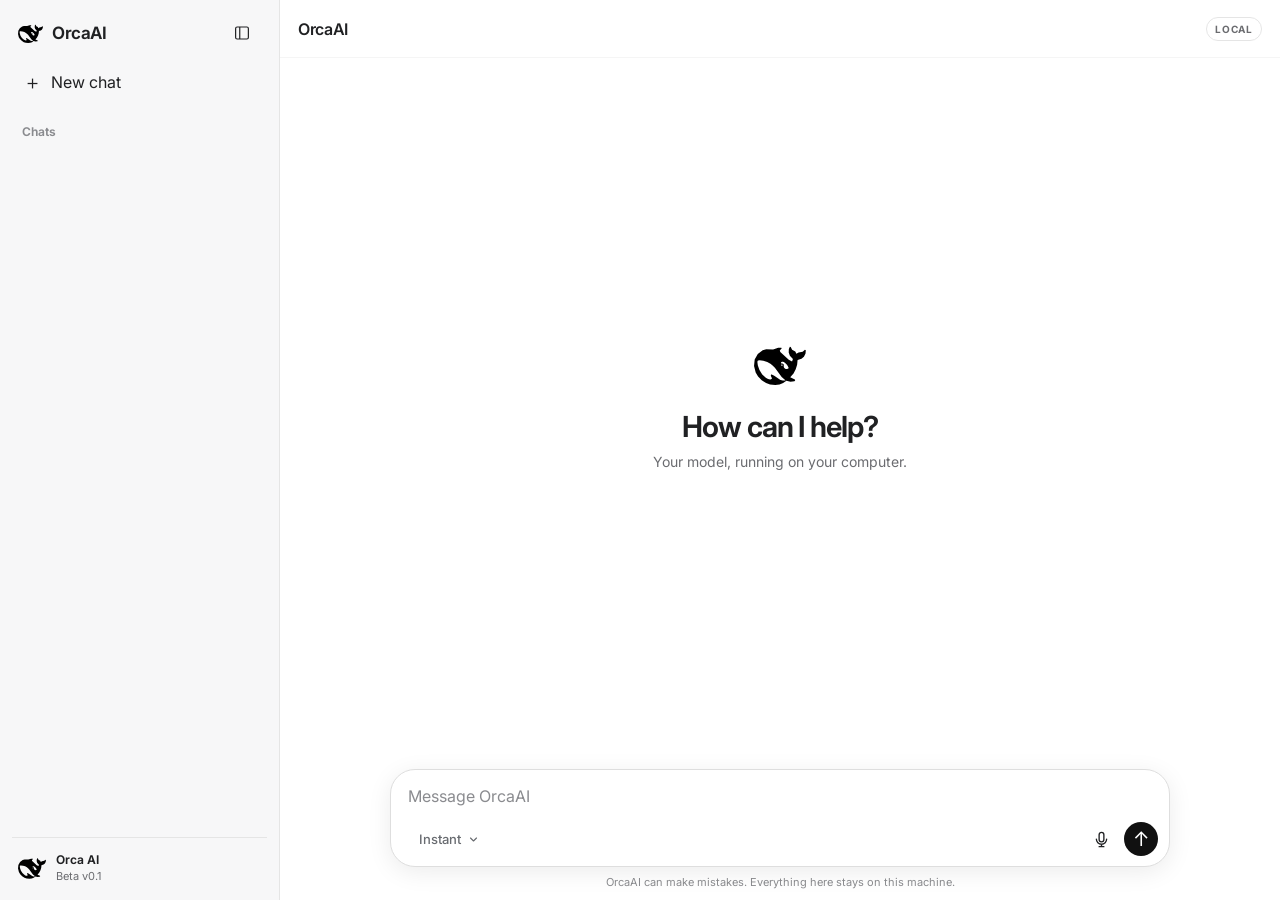
==== commit eaa90a6f: "Start thinking effort UI on Instant" ====
--- a/templates/index.html
+++ b/templates/index.html
@@ -66,9 +66,9 @@
 
           <div class="composer-controls">
             <div class="composer-left">
-              <div class="effort-picker" id="effortPicker" data-effort="medium">
+              <div class="effort-picker" id="effortPicker" data-effort="instant">
                 <button class="effort-button" id="effortButton" type="button" aria-expanded="false">
-                  <span id="effortLabel">Medium</span>
+                  <span id="effortLabel">Instant</span>
                   <svg viewBox="0 0 20 20" aria-hidden="true"><path d="m6 8 4 4 4-4"/></svg>
                 </button>
 
--- a/static/app.css
+++ b/static/app.css
@@ -1004,45 +1004,23 @@
   display: none;
 }
 
-.effort-title {
+.effort-current {
   text-align: center;
   font-size: 13px;
   font-weight: 600;
-  margin-bottom: 10px;
-}
-
-.effort-options {
-  display: grid;
-  grid-template-columns: repeat(3, 1fr);
-  gap: 4px;
-  margin-bottom: 7px;
-}
-
-.effort-options button {
-  border: 0;
-  background: transparent;
-  color: #8a8c90;
-  border-radius: 8px;
-  padding: 4px 2px;
+  margin: 1px 0 11px;
+  user-select: none;
+  pointer-events: none;
+}
+
+.effort-track {
+  --effort-position: 0%;
+  position: relative;
+  height: 28px;
+  margin: 0 9px 1px;
   cursor: pointer;
-  font-size: 11px;
-  transition: color .15s var(--ease), background .15s var(--ease);
-}
-
-.effort-options button:hover {
-  background: #f3f3f3;
-  color: #202123;
-}
-
-.effort-options button.selected {
-  color: #202123;
-  font-weight: 600;
-}
-
-.effort-track {
-  position: relative;
-  height: 20px;
-  margin: 0 8px;
+  touch-action: none;
+  outline: none;
 }
 
 .effort-track::before {
@@ -1050,64 +1028,66 @@
   position: absolute;
   left: 0;
   right: 0;
-  top: 8px;
-  height: 4px;
-  border-radius: 99px;
-  background: #dfdfe2;
+  top: 9px;
+  height: 10px;
+  border-radius: 999px;
+  background: #dddde0;
+  box-shadow: inset 0 0 0 1px rgba(0,0,0,.025);
 }
 
 .effort-fill {
   position: absolute;
   left: 0;
-  top: 8px;
-  height: 4px;
-  width: 50%;
-  border-radius: 99px;
+  top: 9px;
+  height: 10px;
+  width: var(--effort-position);
+  border-radius: 999px;
   background: #3f82f7;
-  transition: width .18s var(--ease);
+  transition: width .16s var(--ease);
+  pointer-events: none;
 }
 
 .effort-thumb {
   position: absolute;
-  top: 1px;
-  left: 50%;
-  width: 18px;
-  height: 18px;
-  margin-left: -9px;
+  top: 3px;
+  left: var(--effort-position);
+  width: 22px;
+  height: 22px;
+  margin-left: -11px;
   border-radius: 50%;
   background: #fff;
-  border: 1px solid #d4d4d7;
-  box-shadow: 0 2px 8px rgba(0,0,0,.14);
-  transition: left .18s var(--ease);
+  border: 1px solid #d1d2d5;
+  box-shadow: 0 2px 9px rgba(0,0,0,.16);
+  transition: left .16s var(--ease), transform .12s var(--ease);
+  pointer-events: none;
+}
+
+.effort-track:active .effort-thumb {
+  transform: scale(1.08);
+}
+
+.effort-track:focus-visible {
+  border-radius: 999px;
+  box-shadow: 0 0 0 3px rgba(63,130,247,.15);
 }
 
 .effort-dot {
   position: absolute;
-  top: 9px;
-  width: 2px;
-  height: 2px;
+  top: 13px;
+  width: 3px;
+  height: 3px;
   border-radius: 50%;
-  background: #9b9da1;
-}
-
-.effort-dot-0 { left: 1px; }
+  background: rgba(82,84,89,.38);
+  pointer-events: none;
+}
+
+.effort-dot-0 { left: 5px; }
 .effort-dot-1 { left: 50%; transform: translateX(-50%); }
-.effort-dot-2 { right: 1px; }
-
-.effort-picker[data-effort="instant"] .effort-fill { width: 0; }
-.effort-picker[data-effort="instant"] .effort-thumb { left: 0; }
-.effort-picker[data-effort="medium"] .effort-fill { width: 50%; }
-.effort-picker[data-effort="medium"] .effort-thumb { left: 50%; }
-.effort-picker[data-effort="high"] .effort-fill { width: 100%; }
-.effort-picker[data-effort="high"] .effort-thumb { left: 100%; }
-
-.effort-hint {
-  min-height: 16px;
-  margin-top: 4px;
-  text-align: center;
-  color: #94969a;
-  font-size: 10px;
-}
+.effort-dot-2 { right: 5px; }
+
+.effort-picker[data-effort="instant"] .effort-track { --effort-position: 0%; }
+.effort-picker[data-effort="medium"] .effort-track { --effort-position: 50%; }
+.effort-picker[data-effort="high"] .effort-track { --effort-position: 100%; }
 
 .mic-btn {
   width: 34px;
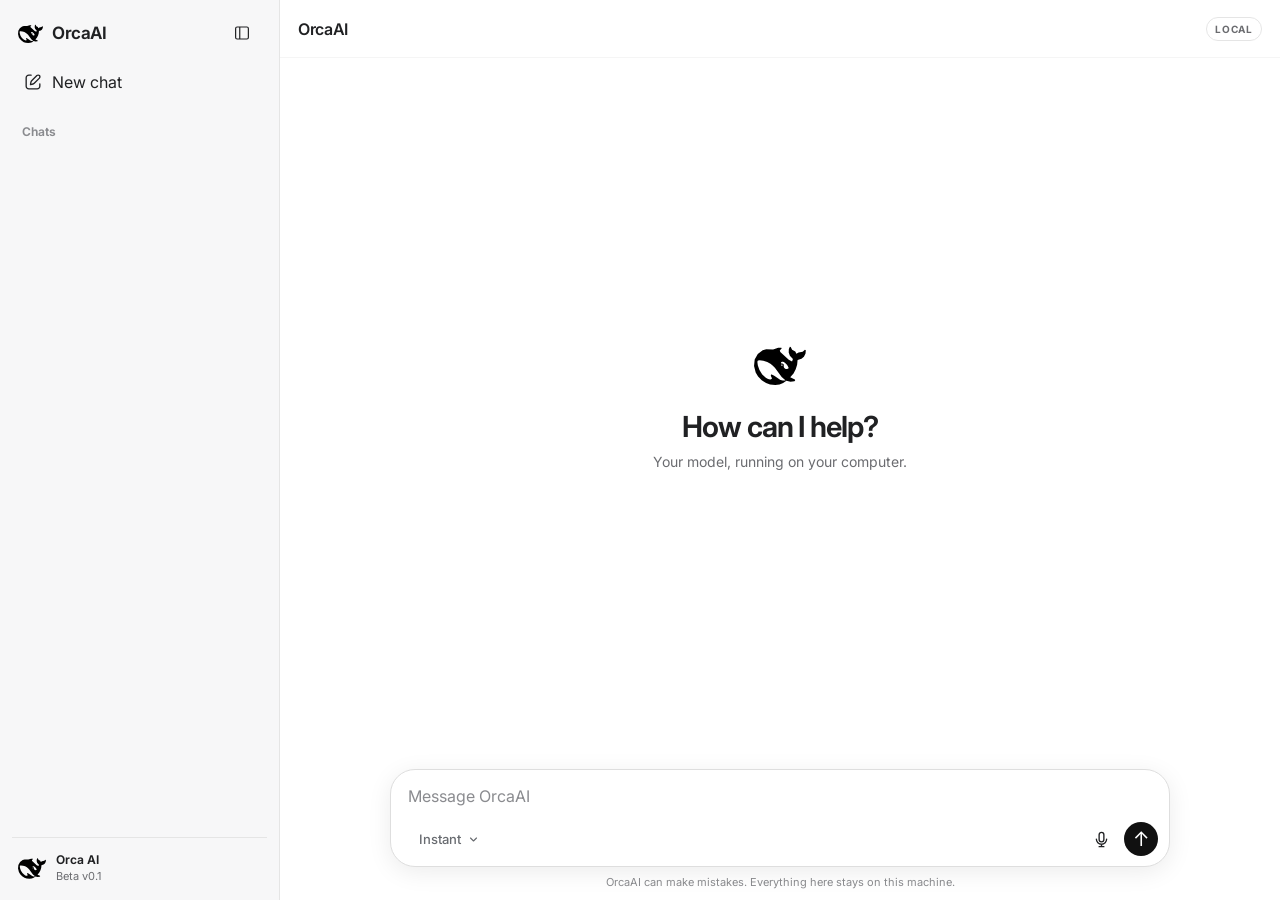
==== commit ee30f416: "Use polished compose icon for New chat" ====
--- a/templates/index.html
+++ b/templates/index.html
@@ -23,7 +23,10 @@
       </div>
 
       <button class="new-chat-btn" id="newChat">
-        <span class="plus">＋</span>
+        <svg class="new-chat-icon" width="20" height="20" viewBox="0 0 20 20" fill="currentColor" xmlns="http://www.w3.org/2000/svg" aria-hidden="true">
+          <path d="M8.16675 2.50127C8.53391 2.50127 8.83161 2.7992 8.83179 3.16631C8.83179 3.53358 8.53402 3.83135 8.16675 3.83135H5.83374C4.72836 3.83135 3.83197 4.72797 3.83179 5.8333V14.1663C3.83179 15.2718 4.72825 16.1683 5.83374 16.1683H14.1667C15.2722 16.1683 16.1687 15.2718 16.1687 14.1663V11.8333C16.1689 11.4662 16.4666 11.1683 16.8337 11.1683C17.2007 11.1684 17.4986 11.4663 17.4988 11.8333V14.1663C17.4988 16.0063 16.0068 17.4983 14.1667 17.4983H5.83374C3.99371 17.4983 2.50171 16.0063 2.50171 14.1663V5.8333C2.50189 3.99343 3.99382 2.50127 5.83374 2.50127H8.16675Z"></path>
+          <path fill-rule="evenodd" clip-rule="evenodd" d="M13.4265 3.10381C14.3857 2.15908 15.9276 2.16466 16.8796 3.11651C17.8339 4.07106 17.8372 5.61827 16.8865 6.57647L11.7244 11.7786C11.3005 12.2058 10.7622 12.5027 10.1746 12.6321L7.78784 13.1565C7.20661 13.2842 6.6889 12.766 6.81714 12.1849L7.34253 9.80498C7.47294 9.21426 7.77197 8.67391 8.20288 8.24932L13.4265 3.10381ZM15.9392 4.05694C15.5038 3.62172 14.7988 3.61907 14.3601 4.05108L9.13647 9.19659C8.88861 9.44077 8.71644 9.75138 8.64136 10.0911L8.28979 11.6849L9.88843 11.3333C10.2265 11.2588 10.5362 11.0878 10.78 10.8421L15.9421 5.63897C16.3769 5.20075 16.3756 4.49352 15.9392 4.05694Z"></path>
+        </svg>
         <span>New chat</span>
       </button>
 
--- a/static/app.css
+++ b/static/app.css
@@ -1016,11 +1016,16 @@
 .effort-track {
   --effort-position: 0%;
   position: relative;
-  height: 28px;
-  margin: 0 9px 1px;
-  cursor: pointer;
+  height: 38px;
+  margin: 0 15px 1px;
+  cursor: grab;
   touch-action: none;
+  user-select: none;
   outline: none;
+}
+
+.effort-track:active {
+  cursor: grabbing;
 }
 
 .effort-track::before {
@@ -1028,8 +1033,8 @@
   position: absolute;
   left: 0;
   right: 0;
-  top: 9px;
-  height: 10px;
+  top: 12px;
+  height: 14px;
   border-radius: 999px;
   background: #dddde0;
   box-shadow: inset 0 0 0 1px rgba(0,0,0,.025);
@@ -1038,8 +1043,8 @@
 .effort-fill {
   position: absolute;
   left: 0;
-  top: 9px;
-  height: 10px;
+  top: 12px;
+  height: 14px;
   width: var(--effort-position);
   border-radius: 999px;
   background: #3f82f7;
@@ -1049,11 +1054,11 @@
 
 .effort-thumb {
   position: absolute;
-  top: 3px;
+  top: 5px;
   left: var(--effort-position);
-  width: 22px;
-  height: 22px;
-  margin-left: -11px;
+  width: 28px;
+  height: 28px;
+  margin-left: -14px;
   border-radius: 50%;
   background: #fff;
   border: 1px solid #d1d2d5;
@@ -1063,7 +1068,12 @@
 }
 
 .effort-track:active .effort-thumb {
-  transform: scale(1.08);
+  transform: scale(1.06);
+}
+
+.effort-track.dragging .effort-fill,
+.effort-track.dragging .effort-thumb {
+  transition: none;
 }
 
 .effort-track:focus-visible {
@@ -1073,17 +1083,17 @@
 
 .effort-dot {
   position: absolute;
-  top: 13px;
-  width: 3px;
-  height: 3px;
+  top: 17px;
+  width: 4px;
+  height: 4px;
   border-radius: 50%;
   background: rgba(82,84,89,.38);
   pointer-events: none;
 }
 
-.effort-dot-0 { left: 5px; }
+.effort-dot-0 { left: 0; transform: translateX(-50%); }
 .effort-dot-1 { left: 50%; transform: translateX(-50%); }
-.effort-dot-2 { right: 5px; }
+.effort-dot-2 { right: 0; transform: translateX(50%); }
 
 .effort-picker[data-effort="instant"] .effort-track { --effort-position: 0%; }
 .effort-picker[data-effort="medium"] .effort-track { --effort-position: 50%; }
@@ -1140,9 +1150,17 @@
   display: none;
 }
 
-.composer.voice-active > textarea,
 .composer.voice-active > .composer-controls {
   display: none;
+}
+
+.composer.voice-active > textarea {
+  display: block;
+  color: #34363a;
+}
+
+.composer.voice-active > textarea[readonly] {
+  cursor: default;
 }
 
 .voice-cancel,
@@ -1287,3 +1305,61 @@
     width: 2px;
   }
 }
+
+
+/* ChatGPT-like hover tooltips */
+.orca-tooltip {
+  position: fixed;
+  z-index: 9999;
+  display: flex;
+  align-items: center;
+  gap: 7px;
+  max-width: min(320px, calc(100vw - 16px));
+  padding: 7px 10px;
+  border-radius: 10px;
+  background: #111214;
+  color: #fff;
+  box-shadow: 0 5px 16px rgba(0,0,0,.18);
+  font-size: 12px;
+  font-weight: 600;
+  line-height: 1;
+  white-space: nowrap;
+  pointer-events: none;
+  opacity: 0;
+  transform: translateY(3px) scale(.98);
+  transition:
+    opacity .12s ease,
+    transform .12s ease;
+}
+
+.orca-tooltip[hidden] {
+  display: none;
+}
+
+.orca-tooltip.visible {
+  opacity: 1;
+  transform: translateY(0) scale(1);
+}
+
+.orca-tooltip[data-placement="bottom"] {
+  transform: translateY(-3px) scale(.98);
+}
+
+.orca-tooltip[data-placement="bottom"].visible {
+  transform: translateY(0) scale(1);
+}
+
+.orca-tooltip-shortcut {
+  padding: 3px 6px;
+  border-radius: 6px;
+  background: rgba(255,255,255,.17);
+  color: rgba(255,255,255,.88);
+  font-size: 11px;
+  font-weight: 600;
+}
+
+@media (hover: none), (pointer: coarse) {
+  .orca-tooltip {
+    display: none !important;
+  }
+}
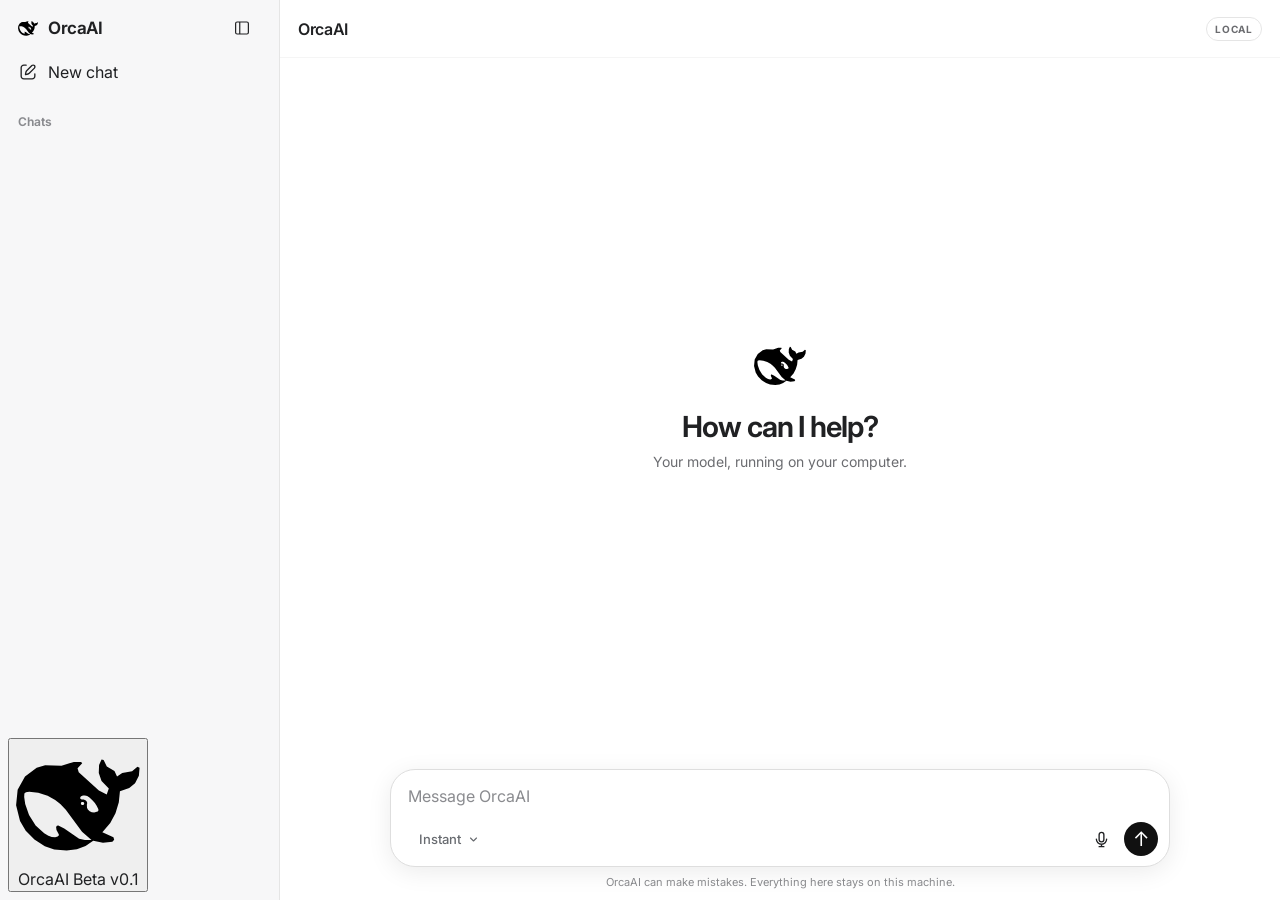
==== commit a215812a: "Add clickable OrcaAI version menu to sidebar footer" ====
--- a/templates/index.html
+++ b/templates/index.html
@@ -33,14 +33,30 @@
       <div class="chat-section-label">Chats</div>
       <div class="chat-list" id="chatList"></div>
 
-      <div class="sidebar-footer">
-        <div class="product-footer">
-          <img class="footer-logo" src="/static/favicon.svg?v=orca2" alt="">
-          <div>
-            <div class="status-title">Orca AI</div>
-            <div class="status-sub">Beta v0.1</div>
+      <div class="sidebar-account-area">
+        <div class="version-menu" id="versionMenu" hidden>
+          <div class="version-menu-head">
+            <img src="/static/favicon.svg?v=orca2" alt="">
+            <div>
+              <div class="version-menu-name">OrcaAI</div>
+              <div class="version-menu-sub">Local AI</div>
+            </div>
+          </div>
+          <div class="version-menu-divider"></div>
+          <div class="version-menu-row">
+            <span>Version</span>
+            <span class="version-menu-value">Beta v0.1</span>
           </div>
         </div>
+
+        <button class="sidebar-account-btn" id="sidebarAccount" type="button"
+                aria-label="OrcaAI version" aria-expanded="false">
+          <img class="sidebar-account-logo" src="/static/favicon.svg?v=orca2" alt="">
+          <span class="sidebar-account-copy">
+            <span class="sidebar-account-name">OrcaAI</span>
+            <span class="sidebar-account-sub">Beta v0.1</span>
+          </span>
+        </button>
       </div>
     </aside>
 
--- a/static/app.css
+++ b/static/app.css
@@ -821,9 +821,9 @@
   display: none;
 }
 
-body.sidebar-collapsed .new-chat-btn .plus {
-  font-size: 22px;
-  line-height: 1;
+body.sidebar-collapsed .new-chat-btn .new-chat-icon {
+  width: 20px;
+  height: 20px;
 }
 
 body.sidebar-collapsed .desktop-sidebar-open {
@@ -990,7 +990,7 @@
   left: 0;
   bottom: 43px;
   z-index: 30;
-  width: 286px;
+  width: 320px;
   padding: 13px 13px 12px;
   background: rgba(255,255,255,.98);
   border: 1px solid #e3e3e3;
@@ -1014,10 +1014,10 @@
 }
 
 .effort-track {
-  --effort-position: 0%;
+  --effort-position: 15px;
   position: relative;
-  height: 38px;
-  margin: 0 15px 1px;
+  height: 46px;
+  margin: 0 7px 1px;
   cursor: grab;
   touch-action: none;
   user-select: none;
@@ -1033,8 +1033,8 @@
   position: absolute;
   left: 0;
   right: 0;
-  top: 12px;
-  height: 14px;
+  top: 13px;
+  height: 20px;
   border-radius: 999px;
   background: #dddde0;
   box-shadow: inset 0 0 0 1px rgba(0,0,0,.025);
@@ -1043,8 +1043,8 @@
 .effort-fill {
   position: absolute;
   left: 0;
-  top: 12px;
-  height: 14px;
+  top: 13px;
+  height: 20px;
   width: var(--effort-position);
   border-radius: 999px;
   background: #3f82f7;
@@ -1054,11 +1054,11 @@
 
 .effort-thumb {
   position: absolute;
-  top: 5px;
+  top: 7px;
   left: var(--effort-position);
-  width: 28px;
-  height: 28px;
-  margin-left: -14px;
+  width: 32px;
+  height: 32px;
+  margin-left: -16px;
   border-radius: 50%;
   background: #fff;
   border: 1px solid #d1d2d5;
@@ -1083,7 +1083,7 @@
 
 .effort-dot {
   position: absolute;
-  top: 17px;
+  top: 21px;
   width: 4px;
   height: 4px;
   border-radius: 50%;
@@ -1091,13 +1091,13 @@
   pointer-events: none;
 }
 
-.effort-dot-0 { left: 0; transform: translateX(-50%); }
+.effort-dot-0 { left: 15px; transform: translateX(-50%); }
 .effort-dot-1 { left: 50%; transform: translateX(-50%); }
-.effort-dot-2 { right: 0; transform: translateX(50%); }
-
-.effort-picker[data-effort="instant"] .effort-track { --effort-position: 0%; }
+.effort-dot-2 { right: 15px; transform: translateX(50%); }
+
+.effort-picker[data-effort="instant"] .effort-track { --effort-position: 15px; }
 .effort-picker[data-effort="medium"] .effort-track { --effort-position: 50%; }
-.effort-picker[data-effort="high"] .effort-track { --effort-position: 100%; }
+.effort-picker[data-effort="high"] .effort-track { --effort-position: calc(100% - 15px); }
 
 .mic-btn {
   width: 34px;
@@ -1289,7 +1289,7 @@
 
 @media (max-width: 520px) {
   .effort-popover {
-    width: min(286px, calc(100vw - 38px));
+    width: min(320px, calc(100vw - 38px));
   }
 
   .effort-button {
@@ -1363,3 +1363,597 @@
     display: none !important;
   }
 }
+
+
+.new-chat-icon {
+  width: 20px;
+  height: 20px;
+  flex: 0 0 20px;
+  display: block;
+}
+
+
+/* Thinking slider polish: thumb always sits above the snap dot. */
+.effort-track::before { z-index: 0; }
+.effort-fill { z-index: 1; }
+.effort-dot { z-index: 2; }
+.effort-thumb { z-index: 3; }
+
+.effort-picker[data-effort="instant"] .effort-dot-1,
+.effort-picker[data-effort="instant"] .effort-dot-2 {
+  background: rgba(82,84,89,.38);
+}
+
+.effort-picker[data-effort="medium"] .effort-dot-0,
+.effort-picker[data-effort="high"] .effort-dot-0,
+.effort-picker[data-effort="high"] .effort-dot-1 {
+  background: rgba(255,255,255,.28);
+}
+
+.effort-picker[data-effort="medium"] .effort-dot-2 {
+  background: rgba(82,84,89,.38);
+}
+
+/* Smoother sidebar collapse/expand: keep controls at one fixed height and
+   animate visibility instead of abruptly changing display/layout. */
+.sidebar {
+  overflow: hidden;
+  transition:
+    width .30s var(--ease),
+    flex-basis .30s var(--ease),
+    padding .30s var(--ease),
+    border-color .22s var(--ease),
+    box-shadow .22s var(--ease);
+}
+
+.sidebar-top {
+  flex: 0 0 42px;
+  min-height: 42px;
+}
+
+.brand,
+.chat-section-label,
+.chat-list,
+.sidebar-footer {
+  transition:
+    opacity .16s ease,
+    transform .24s var(--ease),
+    visibility 0s linear 0s;
+}
+
+.new-chat-btn {
+  height: 40px;
+  min-height: 40px;
+  max-height: 40px;
+  overflow: hidden;
+  white-space: nowrap;
+  padding: 0 11px;
+  gap: 9px;
+}
+
+.new-chat-btn .new-chat-icon {
+  width: 20px;
+  height: 20px;
+  flex: 0 0 20px;
+}
+
+.new-chat-btn > span:last-child {
+  display: block !important;
+  overflow: hidden;
+  max-width: 100px;
+  opacity: 1;
+  transform: translateX(0);
+  transition:
+    max-width .26s var(--ease),
+    opacity .14s ease,
+    transform .26s var(--ease);
+}
+
+body.sidebar-collapsed .sidebar {
+  transform: none;
+}
+
+body.sidebar-collapsed .brand,
+body.sidebar-collapsed .chat-section-label,
+body.sidebar-collapsed .chat-list,
+body.sidebar-collapsed .sidebar-footer {
+  display: flex;
+  opacity: 0;
+  transform: translateX(-8px);
+  visibility: hidden;
+  pointer-events: none;
+  transition:
+    opacity .12s ease,
+    transform .24s var(--ease),
+    visibility 0s linear .24s;
+}
+
+body.sidebar-collapsed .chat-list {
+  display: block;
+}
+
+body.sidebar-collapsed .sidebar-footer {
+  display: block;
+}
+
+body.sidebar-collapsed .new-chat-btn {
+  width: 40px;
+  height: 40px;
+  min-height: 40px;
+  max-height: 40px;
+  margin: 8px auto 0;
+  padding: 0 10px;
+  gap: 0;
+}
+
+body.sidebar-collapsed .new-chat-btn > span:last-child {
+  display: block !important;
+  max-width: 0;
+  opacity: 0;
+  transform: translateX(-4px);
+}
+
+@media (max-width: 760px) {
+  body.sidebar-collapsed .brand,
+  body.sidebar-collapsed .chat-section-label,
+  body.sidebar-collapsed .chat-list,
+  body.sidebar-collapsed .sidebar-footer {
+    opacity: 1;
+    transform: none;
+    visibility: visible;
+    pointer-events: auto;
+  }
+
+  body.sidebar-collapsed .new-chat-btn {
+    width: auto;
+    height: 40px;
+    min-height: 40px;
+    max-height: 40px;
+    margin: 0;
+    padding: 0 11px;
+    gap: 9px;
+  }
+
+  body.sidebar-collapsed .new-chat-btn > span:last-child {
+    max-width: 100px;
+    opacity: 1;
+    transform: none;
+  }
+}
+
+
+/* Definitive desktop sidebar rail polish.
+   Keep the toggle/logo alive while the sidebar width animates and avoid the
+   brand occupying invisible space in the collapsed 52px rail. */
+@media (min-width: 761px) {
+  .sidebar-top {
+    position: relative;
+    display: flex;
+    align-items: center;
+    gap: 8px;
+    height: 42px;
+    min-height: 42px;
+    flex: 0 0 42px;
+    padding: 4px 6px 4px;
+    overflow: visible;
+  }
+
+  .brand {
+    flex: 1 1 auto;
+    min-width: 0;
+    max-width: 190px;
+    white-space: nowrap;
+    overflow: hidden;
+    opacity: 1;
+    visibility: visible;
+    transform: translateX(0);
+    transition:
+      max-width .28s var(--ease),
+      opacity .14s ease,
+      transform .28s var(--ease),
+      visibility 0s linear 0s;
+  }
+
+  .sidebar-toggle {
+    position: relative;
+    flex: 0 0 34px;
+    width: 34px;
+    height: 34px;
+    margin: 0;
+    padding: 0;
+    display: grid;
+    place-items: center;
+    overflow: visible;
+    z-index: 4;
+  }
+
+  .sidebar-toggle-logo,
+  .sidebar-toggle-icon {
+    display: block !important;
+    position: absolute;
+    left: 50%;
+    top: 50%;
+    margin: 0;
+    transform: translate(-50%, -50%);
+    transition:
+      opacity .14s ease,
+      transform .16s var(--ease);
+    pointer-events: none;
+  }
+
+  .sidebar-toggle-logo {
+    width: 24px;
+    height: 24px;
+    object-fit: contain;
+    opacity: 0;
+  }
+
+  .sidebar-toggle-icon {
+    width: 18px !important;
+    height: 18px !important;
+    opacity: 1;
+  }
+
+  body.sidebar-collapsed .sidebar-top {
+    justify-content: center;
+    padding: 4px 3px;
+  }
+
+  body.sidebar-collapsed .brand {
+    display: flex;
+    flex: 0 1 0;
+    max-width: 0;
+    opacity: 0;
+    visibility: hidden;
+    transform: translateX(-8px);
+    pointer-events: none;
+    transition:
+      max-width .28s var(--ease),
+      opacity .12s ease,
+      transform .28s var(--ease),
+      visibility 0s linear .28s;
+  }
+
+  body.sidebar-collapsed .sidebar-toggle {
+    display: grid;
+    margin: 0 auto;
+    opacity: 1;
+    visibility: visible;
+    transform: none;
+    pointer-events: auto;
+  }
+
+  body.sidebar-collapsed .sidebar-toggle-logo {
+    display: block !important;
+    opacity: 1;
+    transform: translate(-50%, -50%) scale(1);
+  }
+
+  body.sidebar-collapsed .sidebar-toggle-icon {
+    display: block !important;
+    opacity: 0;
+    transform: translate(-50%, -50%) scale(.92);
+  }
+
+  body.sidebar-collapsed .sidebar-toggle:hover .sidebar-toggle-logo,
+  body.sidebar-collapsed .sidebar-toggle:focus-visible .sidebar-toggle-logo {
+    display: block !important;
+    opacity: 0;
+    transform: translate(-50%, -50%) scale(.92);
+  }
+
+  body.sidebar-collapsed .sidebar-toggle:hover .sidebar-toggle-icon,
+  body.sidebar-collapsed .sidebar-toggle:focus-visible .sidebar-toggle-icon {
+    display: block !important;
+    opacity: 1;
+    transform: translate(-50%, -50%) scale(1);
+  }
+
+  .new-chat-btn {
+    flex: 0 0 40px;
+    height: 40px;
+    min-height: 40px;
+    max-height: 40px;
+    line-height: 20px;
+    align-items: center;
+  }
+
+  .new-chat-btn .new-chat-icon {
+    width: 20px;
+    height: 20px;
+    flex: 0 0 20px;
+  }
+
+  .new-chat-btn > span:last-child {
+    line-height: 20px;
+    height: 20px;
+  }
+
+  body.sidebar-collapsed .new-chat-btn {
+    flex: 0 0 40px;
+    width: 40px;
+    height: 40px;
+    min-height: 40px;
+    max-height: 40px;
+    padding: 0 10px;
+    margin: 8px auto 0;
+    justify-content: flex-start;
+  }
+
+  body.sidebar-collapsed .new-chat-btn .new-chat-icon {
+    width: 20px;
+    height: 20px;
+    flex-basis: 20px;
+  }
+}
+
+
+/* Sidebar geometry v3: one icon column, fixed row heights, no vertical jump. */
+@media (min-width: 761px) {
+  .sidebar {
+    width: 280px !important;
+    flex: 0 0 280px !important;
+    padding: 8px !important;
+    overflow: hidden !important;
+    transform: none !important;
+    transition:
+      width .28s var(--ease),
+      flex-basis .28s var(--ease),
+      border-color .18s ease,
+      box-shadow .18s ease !important;
+  }
+
+  .sidebar-top {
+    width: 100%;
+    height: 40px !important;
+    min-height: 40px !important;
+    max-height: 40px !important;
+    flex: 0 0 40px !important;
+    padding: 0 !important;
+    margin: 0 !important;
+    display: flex !important;
+    align-items: center !important;
+    justify-content: flex-start !important;
+    gap: 0 !important;
+    overflow: hidden !important;
+  }
+
+  .brand {
+    height: 40px !important;
+    min-height: 40px !important;
+    display: flex !important;
+    align-items: center !important;
+    gap: 10px !important;
+    padding: 0 10px !important;
+    margin: 0 !important;
+    flex: 1 1 auto !important;
+    min-width: 0 !important;
+    max-width: 214px !important;
+    opacity: 1 !important;
+    visibility: visible !important;
+    transform: none !important;
+    overflow: hidden !important;
+    white-space: nowrap !important;
+    transition:
+      max-width .28s var(--ease),
+      opacity .13s ease,
+      transform .28s var(--ease) !important;
+  }
+
+  .brand-logo {
+    width: 20px !important;
+    height: 20px !important;
+    flex: 0 0 20px !important;
+    margin: 0 !important;
+  }
+
+  .brand > span {
+    display: block;
+    height: 20px;
+    line-height: 20px;
+  }
+
+  .sidebar-toggle {
+    position: relative !important;
+    width: 40px !important;
+    height: 40px !important;
+    min-width: 40px !important;
+    min-height: 40px !important;
+    flex: 0 0 40px !important;
+    margin: 0 !important;
+    padding: 0 !important;
+    display: grid !important;
+    place-items: center !important;
+    border-radius: 10px !important;
+    z-index: 4 !important;
+  }
+
+  .sidebar-toggle-logo,
+  .sidebar-toggle-icon {
+    position: absolute !important;
+    left: 50% !important;
+    top: 50% !important;
+    margin: 0 !important;
+    transform: translate(-50%, -50%) !important;
+    pointer-events: none !important;
+    transition:
+      opacity .13s ease,
+      transform .16s var(--ease) !important;
+  }
+
+  .sidebar-toggle-logo {
+    width: 20px !important;
+    height: 20px !important;
+    display: block !important;
+    opacity: 0 !important;
+  }
+
+  .sidebar-toggle-icon {
+    width: 18px !important;
+    height: 18px !important;
+    display: block !important;
+    opacity: 1 !important;
+  }
+
+  .new-chat-btn {
+    width: 100% !important;
+    height: 40px !important;
+    min-height: 40px !important;
+    max-height: 40px !important;
+    flex: 0 0 40px !important;
+    margin: 4px 0 0 !important;
+    padding: 0 10px !important;
+    display: flex !important;
+    align-items: center !important;
+    justify-content: flex-start !important;
+    gap: 10px !important;
+    line-height: 20px !important;
+    overflow: hidden !important;
+    white-space: nowrap !important;
+    border-radius: 10px !important;
+    transition:
+      width .28s var(--ease),
+      background .16s ease,
+      transform .16s var(--ease) !important;
+  }
+
+  .new-chat-btn .new-chat-icon {
+    width: 20px !important;
+    height: 20px !important;
+    min-width: 20px !important;
+    flex: 0 0 20px !important;
+    margin: 0 !important;
+  }
+
+  .new-chat-btn > span:last-child {
+    display: block !important;
+    height: 20px !important;
+    line-height: 20px !important;
+    max-width: 120px !important;
+    margin: 0 !important;
+    opacity: 1 !important;
+    transform: none !important;
+    transition:
+      max-width .24s var(--ease),
+      opacity .12s ease,
+      transform .24s var(--ease) !important;
+  }
+
+  .chat-section-label {
+    margin: 22px 10px 8px !important;
+  }
+
+  .sidebar-footer {
+    padding: 10px 10px 3px !important;
+  }
+
+  .product-footer {
+    min-height: 40px;
+    padding: 0 !important;
+  }
+
+  .footer-logo {
+    width: 20px !important;
+    height: 20px !important;
+    flex: 0 0 20px !important;
+    margin: 0 !important;
+  }
+
+  body.sidebar-collapsed .sidebar {
+    width: 56px !important;
+    flex: 0 0 56px !important;
+    padding: 8px !important;
+    border-right: 1px solid var(--border) !important;
+  }
+
+  body.sidebar-collapsed .main {
+    width: calc(100% - 56px) !important;
+  }
+
+  body.sidebar-collapsed .sidebar-top {
+    width: 40px !important;
+    height: 40px !important;
+    min-height: 40px !important;
+    max-height: 40px !important;
+    padding: 0 !important;
+    margin: 0 !important;
+  }
+
+  body.sidebar-collapsed .brand {
+    display: flex !important;
+    flex: 0 0 0 !important;
+    width: 0 !important;
+    max-width: 0 !important;
+    padding-left: 0 !important;
+    padding-right: 0 !important;
+    gap: 0 !important;
+    opacity: 0 !important;
+    visibility: hidden !important;
+    transform: translateX(-6px) !important;
+    pointer-events: none !important;
+    transition:
+      max-width .28s var(--ease),
+      width .28s var(--ease),
+      padding .28s var(--ease),
+      opacity .10s ease,
+      transform .28s var(--ease),
+      visibility 0s linear .28s !important;
+  }
+
+  body.sidebar-collapsed .sidebar-toggle {
+    width: 40px !important;
+    height: 40px !important;
+    flex: 0 0 40px !important;
+    margin: 0 !important;
+  }
+
+  body.sidebar-collapsed .sidebar-toggle-logo {
+    display: block !important;
+    opacity: 1 !important;
+    transform: translate(-50%, -50%) scale(1) !important;
+  }
+
+  body.sidebar-collapsed .sidebar-toggle-icon {
+    display: block !important;
+    opacity: 0 !important;
+    transform: translate(-50%, -50%) scale(.92) !important;
+  }
+
+  body.sidebar-collapsed .sidebar-toggle:hover .sidebar-toggle-logo,
+  body.sidebar-collapsed .sidebar-toggle:focus-visible .sidebar-toggle-logo {
+    opacity: 0 !important;
+    transform: translate(-50%, -50%) scale(.92) !important;
+  }
+
+  body.sidebar-collapsed .sidebar-toggle:hover .sidebar-toggle-icon,
+  body.sidebar-collapsed .sidebar-toggle:focus-visible .sidebar-toggle-icon {
+    opacity: 1 !important;
+    transform: translate(-50%, -50%) scale(1) !important;
+  }
+
+  body.sidebar-collapsed .new-chat-btn {
+    width: 40px !important;
+    height: 40px !important;
+    min-height: 40px !important;
+    max-height: 40px !important;
+    margin: 4px 0 0 !important;
+    padding: 0 10px !important;
+    gap: 0 !important;
+    justify-content: flex-start !important;
+  }
+
+  body.sidebar-collapsed .new-chat-btn > span:last-child {
+    display: block !important;
+    max-width: 0 !important;
+    opacity: 0 !important;
+    transform: translateX(-4px) !important;
+  }
+
+  body.sidebar-collapsed .chat-section-label,
+  body.sidebar-collapsed .chat-list,
+  body.sidebar-collapsed .sidebar-footer {
+    opacity: 0 !important;
+    visibility: hidden !important;
+    pointer-events: none !important;
+  }
+}
